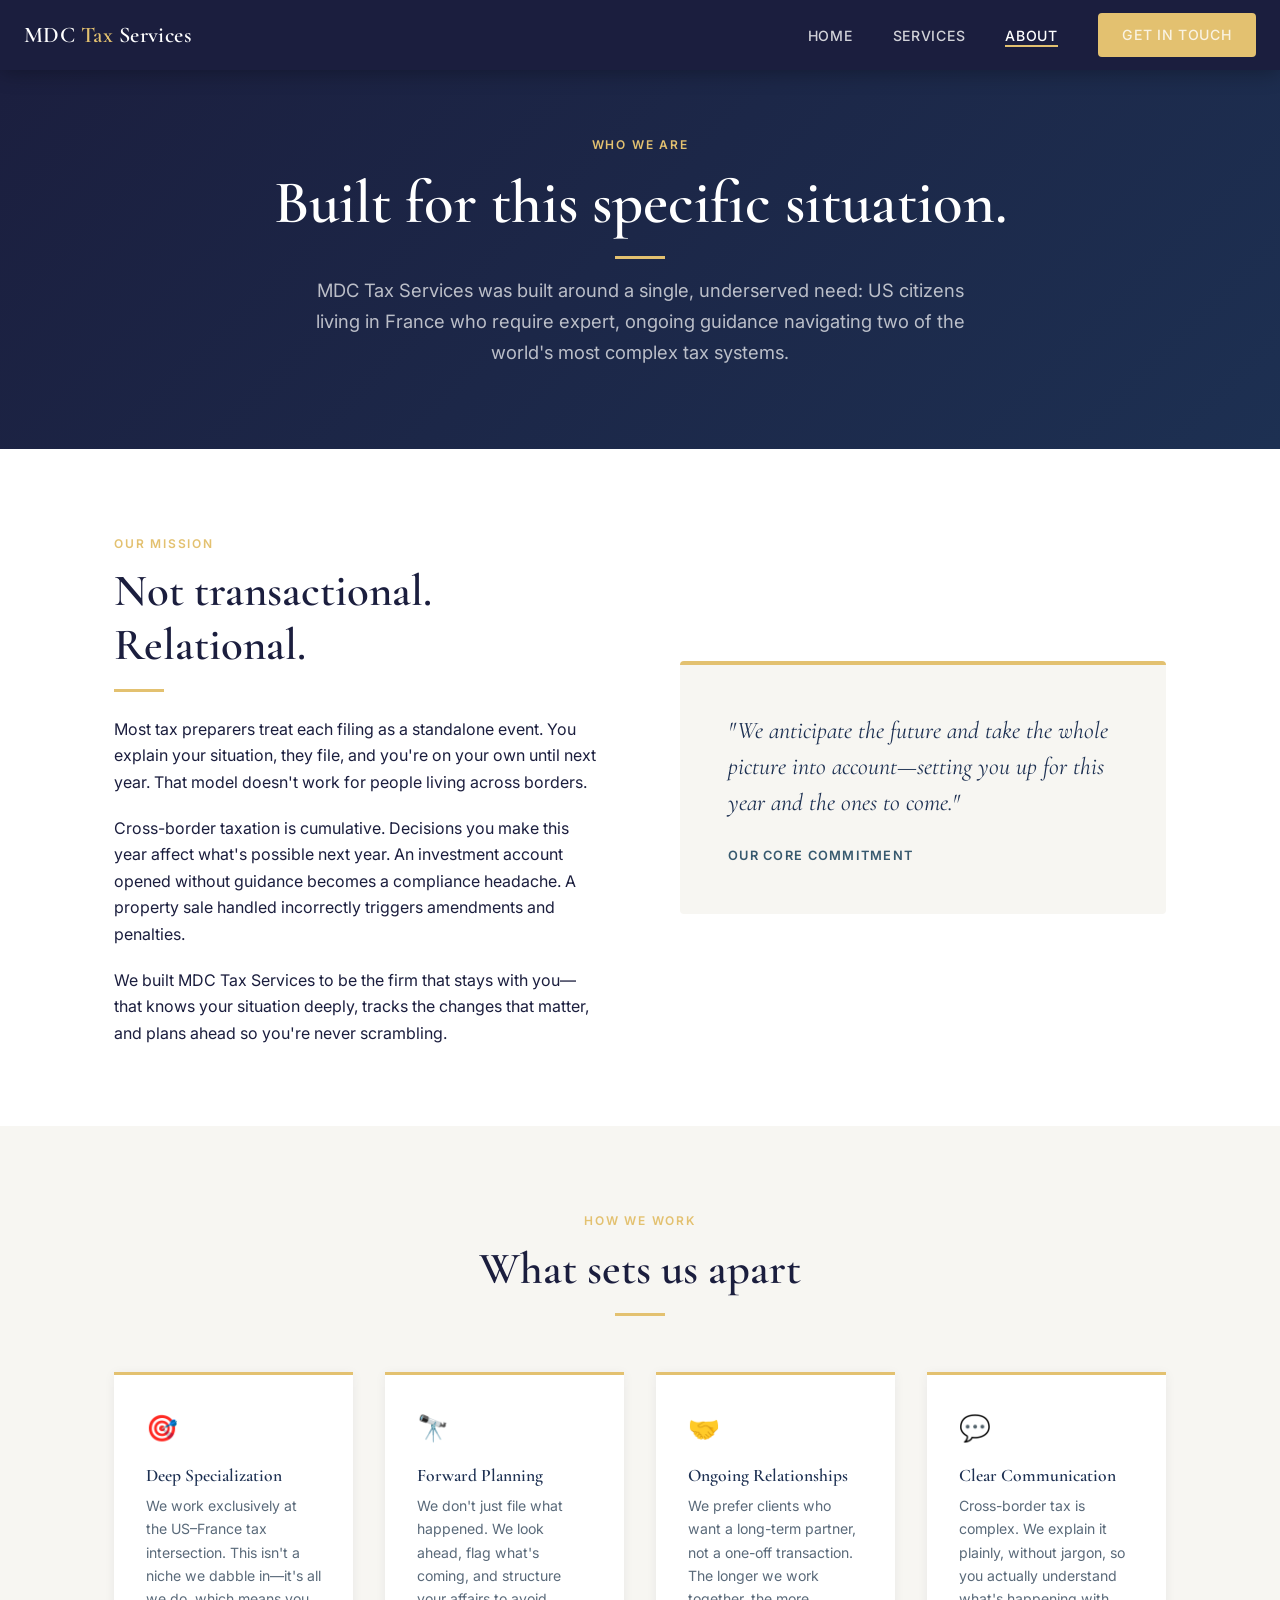
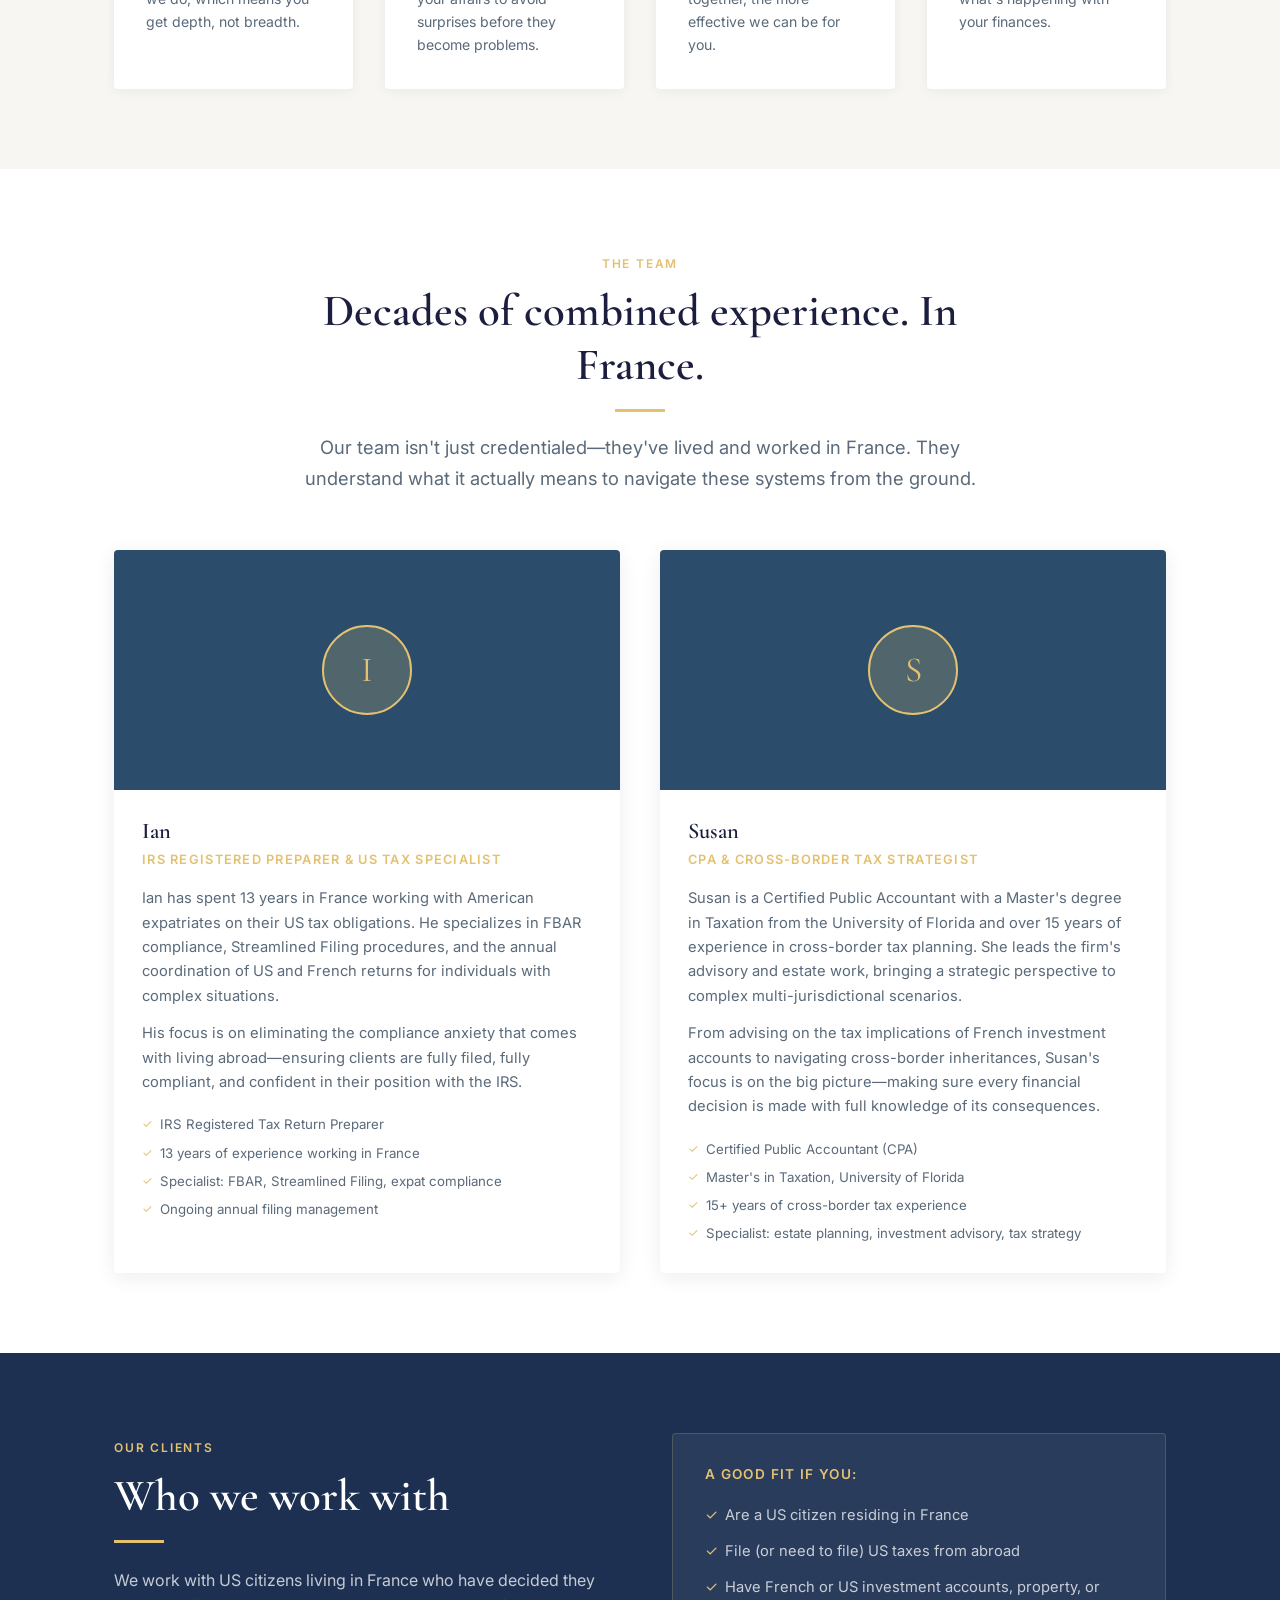
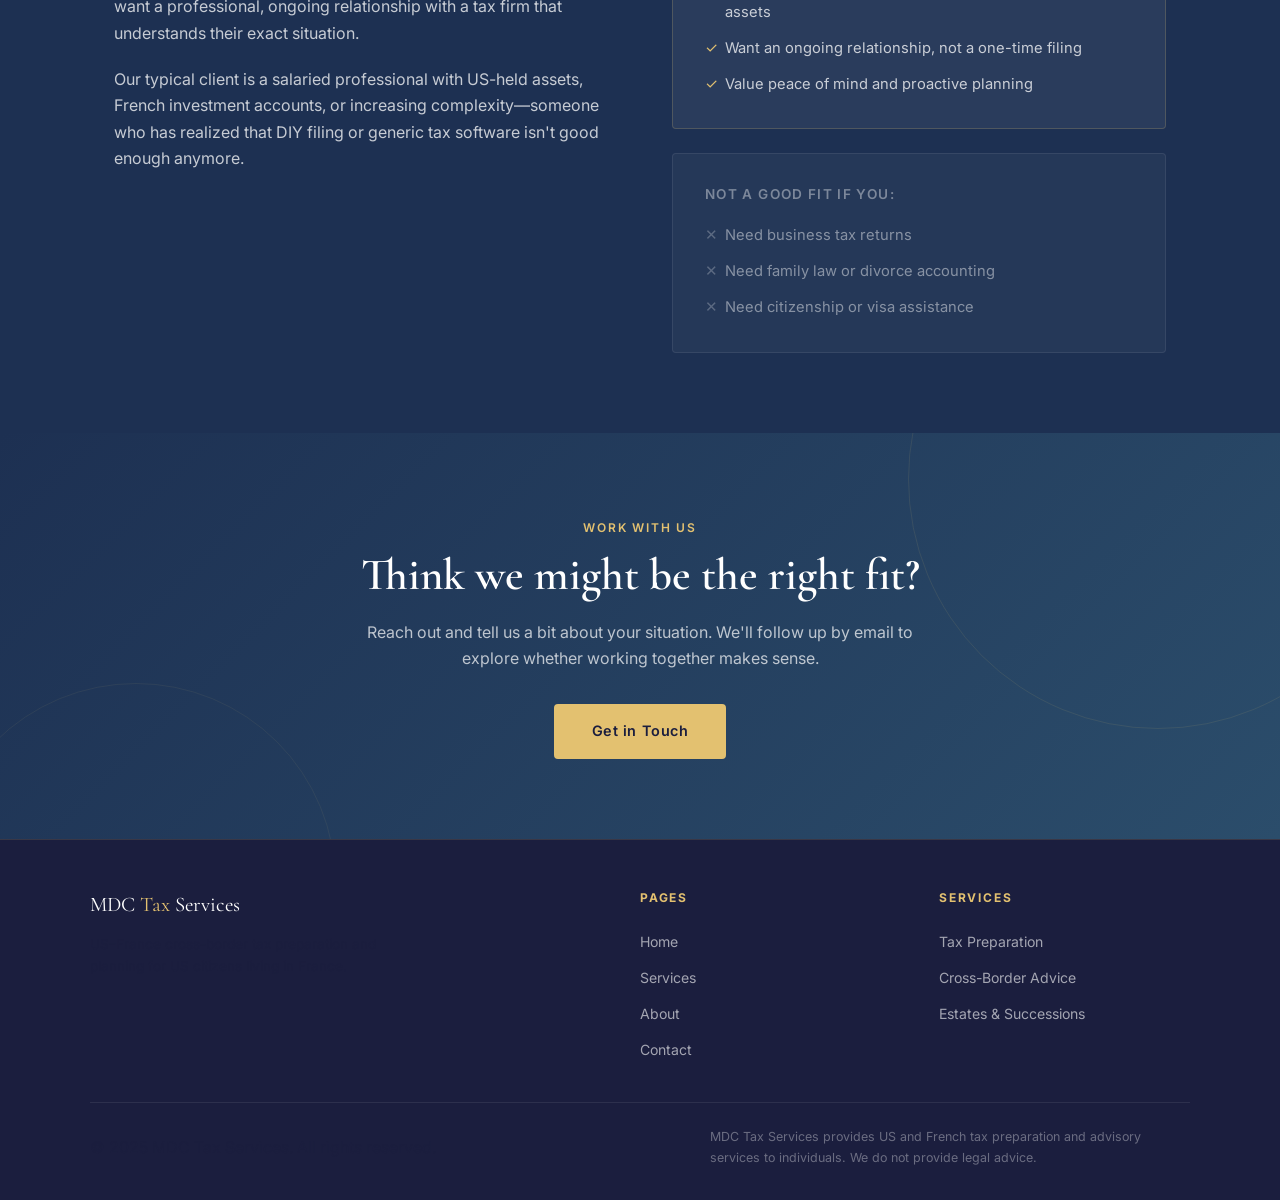
==== about.html @ 2b895ea8 "initial commit" ====
<!DOCTYPE html>
<html lang="en">
<head>
  <meta charset="UTF-8" />
  <meta name="viewport" content="width=device-width, initial-scale=1.0" />
  <meta name="description" content="About MDC Tax Services — meet Ian and Susan, our team of US and French tax specialists with decades of cross-border tax experience." />
  <title>About Us | MDC Tax Services</title>
  <link rel="preconnect" href="https://fonts.googleapis.com" />
  <link rel="preconnect" href="https://fonts.gstatic.com" crossorigin />
  <link href="https://fonts.googleapis.com/css2?family=Cormorant+Garamond:ital,wght@0,400;0,600;1,400&family=Inter:wght@400;500;600&display=swap" rel="stylesheet" />
  <link rel="stylesheet" href="css/style.css" />
</head>
<body>

  <!-- ── Navigation ─────────────────────────────────────────── -->
  <nav class="site-nav" aria-label="Main navigation">
    <a href="index.html" class="nav__logo">MDC <span>Tax</span> Services</a>
    <ul class="nav__links" id="navLinks" role="list">
      <li><a href="index.html">Home</a></li>
      <li><a href="services.html">Services</a></li>
      <li><a href="about.html" class="active">About</a></li>
      <li><a href="contact.html" class="btn btn--primary nav__cta">Get in Touch</a></li>
    </ul>
    <button class="nav__hamburger" id="hamburger" aria-label="Toggle navigation" aria-expanded="false">
      <span></span>
      <span></span>
      <span></span>
    </button>
  </nav>

  <!-- ── Page Hero ──────────────────────────────────────────── -->
  <header class="page-hero" aria-labelledby="about-hero-heading">
    <span class="section__label">Who We Are</span>
    <h1 id="about-hero-heading">Built for this specific situation.</h1>
    <div class="gold-rule" style="margin:1rem auto;"></div>
    <p class="lead">MDC Tax Services was built around a single, underserved need: US citizens living in France who require expert, ongoing guidance navigating two of the world's most complex tax systems.</p>
  </header>

  <main>

    <!-- ── Our Story / Mission ────────────────────────────────── -->
    <section class="section" aria-labelledby="mission-heading">
      <div class="container">
        <div style="display:grid; grid-template-columns:1fr 1fr; gap:5rem; align-items:center;">
          <div>
            <span class="section__label">Our Mission</span>
            <h2 id="mission-heading">Not transactional.<br />Relational.</h2>
            <div class="gold-rule gold-rule--left" style="margin-bottom:1.5rem;"></div>
            <p style="margin-bottom:1.25rem;">Most tax preparers treat each filing as a standalone event. You explain your situation, they file, and you're on your own until next year. That model doesn't work for people living across borders.</p>
            <p style="margin-bottom:1.25rem;">Cross-border taxation is cumulative. Decisions you make this year affect what's possible next year. An investment account opened without guidance becomes a compliance headache. A property sale handled incorrectly triggers amendments and penalties.</p>
            <p>We built MDC Tax Services to be the firm that stays with you—that knows your situation deeply, tracks the changes that matter, and plans ahead so you're never scrambling.</p>
          </div>
          <div style="background:var(--off-white); border-radius:4px; padding:3rem; border-top:4px solid var(--gold);">
            <p style="font-family:'Cormorant Garamond', serif; font-size:1.5rem; font-style:italic; line-height:1.5; color:var(--navy-dark); margin-bottom:1.5rem;">
              "We anticipate the future and take the whole picture into account—setting you up for this year and the ones to come."
            </p>
            <p style="font-size:0.8rem; font-weight:600; letter-spacing:0.1em; text-transform:uppercase; color:var(--slate);">Our Core Commitment</p>
          </div>
        </div>
      </div>
    </section>

    <!-- ── Our Values ──────────────────────────────────────────── -->
    <section class="section section--tint" aria-labelledby="values-heading">
      <div class="container">
        <div class="section__header">
          <span class="section__label">How We Work</span>
          <h2 id="values-heading">What sets us apart</h2>
          <div class="gold-rule"></div>
        </div>
        <div class="values-grid">
          <div class="value-card">
            <div class="value-card__icon">🎯</div>
            <h3>Deep Specialization</h3>
            <p>We work exclusively at the US–France tax intersection. This isn't a niche we dabble in—it's all we do, which means you get depth, not breadth.</p>
          </div>
          <div class="value-card">
            <div class="value-card__icon">🔭</div>
            <h3>Forward Planning</h3>
            <p>We don't just file what happened. We look ahead, flag what's coming, and structure your affairs to avoid surprises before they become problems.</p>
          </div>
          <div class="value-card">
            <div class="value-card__icon">🤝</div>
            <h3>Ongoing Relationships</h3>
            <p>We prefer clients who want a long-term partner, not a one-off transaction. The longer we work together, the more effective we can be for you.</p>
          </div>
          <div class="value-card">
            <div class="value-card__icon">💬</div>
            <h3>Clear Communication</h3>
            <p>Cross-border tax is complex. We explain it plainly, without jargon, so you actually understand what's happening with your finances.</p>
          </div>
        </div>
      </div>
    </section>

    <!-- ── Team ────────────────────────────────────────────────── -->
    <section class="section" aria-labelledby="team-heading">
      <div class="container">
        <div class="section__header">
          <span class="section__label">The Team</span>
          <h2 id="team-heading">Decades of combined experience. In France.</h2>
          <div class="gold-rule"></div>
          <p class="lead" style="margin-top:1.25rem;">Our team isn't just credentialed—they've lived and worked in France. They understand what it actually means to navigate these systems from the ground.</p>
        </div>
        <div class="team-grid">

          <!-- Ian -->
          <div class="team-card">
            <div class="team-card__photo">
              <div class="team-card__photo-placeholder">I</div>
            </div>
            <div class="team-card__body">
              <h3 class="team-card__name">Ian</h3>
              <p class="team-card__title">IRS Registered Preparer &amp; US Tax Specialist</p>
              <p class="team-card__bio">
                Ian has spent 13 years in France working with American expatriates on their US tax obligations. He specializes in FBAR compliance, Streamlined Filing procedures, and the annual coordination of US and French returns for individuals with complex situations.
              </p>
              <p class="team-card__bio" style="margin-top:0.85rem;">
                His focus is on eliminating the compliance anxiety that comes with living abroad—ensuring clients are fully filed, fully compliant, and confident in their position with the IRS.
              </p>
              <ul class="team-card__credentials">
                <li>IRS Registered Tax Return Preparer</li>
                <li>13 years of experience working in France</li>
                <li>Specialist: FBAR, Streamlined Filing, expat compliance</li>
                <li>Ongoing annual filing management</li>
              </ul>
            </div>
          </div>

          <!-- Susan -->
          <div class="team-card">
            <div class="team-card__photo">
              <div class="team-card__photo-placeholder">S</div>
            </div>
            <div class="team-card__body">
              <h3 class="team-card__name">Susan</h3>
              <p class="team-card__title">CPA &amp; Cross-Border Tax Strategist</p>
              <p class="team-card__bio">
                Susan is a Certified Public Accountant with a Master's degree in Taxation from the University of Florida and over 15 years of experience in cross-border tax planning. She leads the firm's advisory and estate work, bringing a strategic perspective to complex multi-jurisdictional scenarios.
              </p>
              <p class="team-card__bio" style="margin-top:0.85rem;">
                From advising on the tax implications of French investment accounts to navigating cross-border inheritances, Susan's focus is on the big picture—making sure every financial decision is made with full knowledge of its consequences.
              </p>
              <ul class="team-card__credentials">
                <li>Certified Public Accountant (CPA)</li>
                <li>Master's in Taxation, University of Florida</li>
                <li>15+ years of cross-border tax experience</li>
                <li>Specialist: estate planning, investment advisory, tax strategy</li>
              </ul>
            </div>
          </div>

        </div>
      </div>
    </section>

    <!-- ── Who We Serve ────────────────────────────────────────── -->
    <section class="section section--navy" aria-labelledby="who-heading">
      <div class="container">
        <div style="display:grid; grid-template-columns:1fr 1fr; gap:4rem; align-items:start;">
          <div>
            <span class="section__label">Our Clients</span>
            <h2 id="who-heading" style="color:var(--white); margin-bottom:0.75rem;">Who we work with</h2>
            <div class="gold-rule gold-rule--left" style="margin-bottom:1.5rem;"></div>
            <p style="color:rgba(255,255,255,0.75); margin-bottom:1.25rem; max-width:50ch;">We work with US citizens living in France who have decided they want a professional, ongoing relationship with a tax firm that understands their exact situation.</p>
            <p style="color:rgba(255,255,255,0.75); max-width:50ch;">Our typical client is a salaried professional with US-held assets, French investment accounts, or increasing complexity—someone who has realized that DIY filing or generic tax software isn't good enough anymore.</p>
          </div>
          <div>
            <div style="background:rgba(255,255,255,0.06); border:1px solid rgba(227,193,112,0.2); border-radius:4px; padding:2rem; margin-bottom:1.5rem;">
              <h4 style="font-family:var(--font-body); font-size:0.85rem; font-weight:600; letter-spacing:0.1em; text-transform:uppercase; color:var(--gold); margin-bottom:1.25rem;">A Good Fit If You:</h4>
              <ul style="display:flex; flex-direction:column; gap:0.75rem;">
                <li style="font-size:0.92rem; color:rgba(255,255,255,0.75); padding-left:1.25rem; position:relative; list-style:none;"><span style="position:absolute;left:0;color:var(--gold);">✓</span> Are a US citizen residing in France</li>
                <li style="font-size:0.92rem; color:rgba(255,255,255,0.75); padding-left:1.25rem; position:relative; list-style:none;"><span style="position:absolute;left:0;color:var(--gold);">✓</span> File (or need to file) US taxes from abroad</li>
                <li style="font-size:0.92rem; color:rgba(255,255,255,0.75); padding-left:1.25rem; position:relative; list-style:none;"><span style="position:absolute;left:0;color:var(--gold);">✓</span> Have French or US investment accounts, property, or assets</li>
                <li style="font-size:0.92rem; color:rgba(255,255,255,0.75); padding-left:1.25rem; position:relative; list-style:none;"><span style="position:absolute;left:0;color:var(--gold);">✓</span> Want an ongoing relationship, not a one-time filing</li>
                <li style="font-size:0.92rem; color:rgba(255,255,255,0.75); padding-left:1.25rem; position:relative; list-style:none;"><span style="position:absolute;left:0;color:var(--gold);">✓</span> Value peace of mind and proactive planning</li>
              </ul>
            </div>
            <div style="background:rgba(255,255,255,0.04); border:1px solid rgba(255,255,255,0.08); border-radius:4px; padding:2rem;">
              <h4 style="font-family:var(--font-body); font-size:0.85rem; font-weight:600; letter-spacing:0.1em; text-transform:uppercase; color:rgba(255,255,255,0.4); margin-bottom:1.25rem;">Not a Good Fit If You:</h4>
              <ul style="display:flex; flex-direction:column; gap:0.75rem;">
                <li style="font-size:0.92rem; color:rgba(255,255,255,0.45); padding-left:1.25rem; position:relative; list-style:none;"><span style="position:absolute;left:0;color:rgba(255,255,255,0.25);">✕</span> Need business tax returns</li>
                <li style="font-size:0.92rem; color:rgba(255,255,255,0.45); padding-left:1.25rem; position:relative; list-style:none;"><span style="position:absolute;left:0;color:rgba(255,255,255,0.25);">✕</span> Need family law or divorce accounting</li>
                <li style="font-size:0.92rem; color:rgba(255,255,255,0.45); padding-left:1.25rem; position:relative; list-style:none;"><span style="position:absolute;left:0;color:rgba(255,255,255,0.25);">✕</span> Need citizenship or visa assistance</li>
              </ul>
            </div>
          </div>
        </div>
      </div>
    </section>

    <!-- ── CTA Banner ──────────────────────────────────────────── -->
    <section class="cta-banner" aria-labelledby="about-cta-heading">
      <div class="container">
        <span class="section__label">Work With Us</span>
        <h2 id="about-cta-heading">Think we might be the right fit?</h2>
        <p>Reach out and tell us a bit about your situation. We'll follow up by email to explore whether working together makes sense.</p>
        <a href="contact.html" class="btn btn--primary">Get in Touch</a>
      </div>
    </section>

  </main>

  <!-- ── Footer ─────────────────────────────────────────────── -->
  <footer class="site-footer" aria-label="Site footer">
    <div class="footer__inner">
      <div>
        <p class="footer__brand-name">MDC <span>Tax</span> Services</p>
        <p class="footer__tagline">US–France cross-border tax preparation and planning for US citizens living in France.</p>
      </div>
      <div>
        <p class="footer__heading">Pages</p>
        <ul class="footer__links">
          <li><a href="index.html">Home</a></li>
          <li><a href="services.html">Services</a></li>
          <li><a href="about.html">About</a></li>
          <li><a href="contact.html">Contact</a></li>
        </ul>
      </div>
      <div>
        <p class="footer__heading">Services</p>
        <ul class="footer__links">
          <li><a href="services.html#tax-prep">Tax Preparation</a></li>
          <li><a href="services.html#advice">Cross-Border Advice</a></li>
          <li><a href="services.html#estates">Estates &amp; Successions</a></li>
        </ul>
      </div>
    </div>
    <div class="footer__bottom">
      <p>&copy; 2025 MDC Tax Services. All rights reserved.</p>
      <p class="footer__disclaimer">MDC Tax Services provides US and French tax preparation and advisory services to individuals. We do not provide legal advice.</p>
    </div>
  </footer>

  <script src="js/main.js"></script>
</body>
</html>
---- css/style.css ----
/* ============================================================
   MDC Tax Services — Main Stylesheet
   Color Palette:
     --navy-deep:   #1B1E3E
     --navy-dark:   #1D3052
     --navy-mid:    #2B4D6B
     --slate:       #37596E
     --gold:        #E3C170
     --gold-light:  #FAD493
   ============================================================ */

/* ── Reset & Base ─────────────────────────────────────────── */
*, *::before, *::after {
  box-sizing: border-box;
  margin: 0;
  padding: 0;
}

:root {
  --navy-deep:  #1B1E3E;
  --navy-dark:  #1D3052;
  --navy-mid:   #2B4D6B;
  --slate:      #37596E;
  --gold:       #E3C170;
  --gold-light: #FAD493;
  --white:      #FFFFFF;
  --off-white:  #F7F6F2;
  --text-dark:  #1B1E3E;
  --text-muted: #5A6A7A;

  --font-heading: 'Cormorant Garamond', 'Georgia', serif;
  --font-body:    'Inter', 'Helvetica Neue', Arial, sans-serif;

  --max-width: 1100px;
  --section-pad: 5rem 1.5rem;
  --radius: 4px;

  --transition: 0.2s ease;
}

html {
  scroll-behavior: smooth;
  font-size: 16px;
}

body {
  font-family: var(--font-body);
  color: var(--text-dark);
  background: var(--white);
  line-height: 1.65;
  -webkit-font-smoothing: antialiased;
}

img {
  max-width: 100%;
  display: block;
}

a {
  color: inherit;
  text-decoration: none;
}

ul {
  list-style: none;
}

/* ── Typography ────────────────────────────────────────────── */
h1, h2, h3, h4 {
  font-family: var(--font-heading);
  line-height: 1.2;
  font-weight: 600;
}

h1 { font-size: clamp(2.4rem, 5vw, 3.8rem); }
h2 { font-size: clamp(1.9rem, 3.5vw, 2.8rem); }
h3 { font-size: clamp(1.3rem, 2.5vw, 1.7rem); }
h4 { font-size: 1.1rem; }

p {
  font-size: 1rem;
  color: var(--text-dark);
  max-width: 65ch;
}

.lead {
  font-size: 1.15rem;
  line-height: 1.7;
  color: var(--text-muted);
}

/* ── Layout Utilities ─────────────────────────────────────── */
.container {
  max-width: var(--max-width);
  margin: 0 auto;
  padding: 0 1.5rem;
}

.section {
  padding: var(--section-pad);
}

.section--dark {
  background: var(--navy-deep);
  color: var(--white);
}

.section--dark p,
.section--dark .lead {
  color: rgba(255,255,255,0.8);
}

.section--navy {
  background: var(--navy-dark);
  color: var(--white);
}

.section--navy p,
.section--navy .lead {
  color: rgba(255,255,255,0.8);
}

.section--tint {
  background: var(--off-white);
}

.section__header {
  text-align: center;
  max-width: 680px;
  margin: 0 auto 3.5rem;
}

.section__label {
  display: inline-block;
  font-family: var(--font-body);
  font-size: 0.75rem;
  font-weight: 600;
  letter-spacing: 0.15em;
  text-transform: uppercase;
  color: var(--gold);
  margin-bottom: 0.75rem;
}

.section--dark .section__header h2,
.section--navy .section__header h2 {
  color: var(--white);
}

/* ── Buttons ───────────────────────────────────────────────── */
.btn {
  display: inline-block;
  padding: 0.85rem 2.2rem;
  font-family: var(--font-body);
  font-size: 0.9rem;
  font-weight: 600;
  letter-spacing: 0.04em;
  border-radius: var(--radius);
  cursor: pointer;
  border: 2px solid transparent;
  transition: background var(--transition), color var(--transition), border-color var(--transition), transform var(--transition);
}

.btn--primary {
  background: var(--gold);
  color: var(--navy-deep);
  border-color: var(--gold);
}

.btn--primary:hover {
  background: var(--gold-light);
  border-color: var(--gold-light);
  transform: translateY(-1px);
}

.btn--outline {
  background: transparent;
  color: var(--white);
  border-color: var(--white);
}

.btn--outline:hover {
  background: var(--white);
  color: var(--navy-deep);
  transform: translateY(-1px);
}

.btn--outline-gold {
  background: transparent;
  color: var(--gold);
  border-color: var(--gold);
}

.btn--outline-gold:hover {
  background: var(--gold);
  color: var(--navy-deep);
  transform: translateY(-1px);
}

/* ── Gold Divider ──────────────────────────────────────────── */
.gold-rule {
  width: 50px;
  height: 3px;
  background: var(--gold);
  margin: 1rem auto 0;
}

.gold-rule--left {
  margin: 1rem 0 0;
}

/* ── Navigation ────────────────────────────────────────────── */
.site-nav {
  position: fixed;
  top: 0;
  left: 0;
  right: 0;
  z-index: 100;
  background: var(--navy-deep);
  padding: 0 1.5rem;
  height: 70px;
  display: flex;
  align-items: center;
  justify-content: space-between;
  box-shadow: 0 2px 20px rgba(0,0,0,0.3);
  transition: background var(--transition);
}

.nav__logo {
  font-family: var(--font-heading);
  font-size: 1.4rem;
  font-weight: 600;
  color: var(--white);
  letter-spacing: 0.02em;
}

.nav__logo span {
  color: var(--gold);
}

.nav__links {
  display: flex;
  gap: 2.5rem;
  align-items: center;
}

.nav__links a {
  font-size: 0.88rem;
  font-weight: 500;
  letter-spacing: 0.05em;
  text-transform: uppercase;
  color: rgba(255,255,255,0.8);
  transition: color var(--transition);
  position: relative;
}

.nav__links a::after {
  content: '';
  position: absolute;
  bottom: -3px;
  left: 0;
  right: 0;
  height: 2px;
  background: var(--gold);
  transform: scaleX(0);
  transition: transform var(--transition);
}

.nav__links a:hover,
.nav__links a.active {
  color: var(--white);
}

.nav__links a:hover::after,
.nav__links a.active::after {
  transform: scaleX(1);
}

.nav__cta {
  padding: 0.5rem 1.4rem;
  font-size: 0.82rem;
}

.nav__hamburger {
  display: none;
  flex-direction: column;
  gap: 5px;
  cursor: pointer;
  background: none;
  border: none;
  padding: 4px;
}

.nav__hamburger span {
  display: block;
  width: 24px;
  height: 2px;
  background: var(--white);
  transition: transform var(--transition), opacity var(--transition);
}

.nav__hamburger.open span:nth-child(1) { transform: translateY(7px) rotate(45deg); }
.nav__hamburger.open span:nth-child(2) { opacity: 0; }
.nav__hamburger.open span:nth-child(3) { transform: translateY(-7px) rotate(-45deg); }

/* ── Hero ──────────────────────────────────────────────────── */
.hero {
  min-height: 100vh;
  background: linear-gradient(150deg, var(--navy-deep) 0%, var(--navy-dark) 55%, var(--navy-mid) 100%);
  display: flex;
  align-items: center;
  padding: 100px 1.5rem 5rem;
  position: relative;
  overflow: hidden;
}

.hero::before {
  content: '';
  position: absolute;
  inset: 0;
  background: url("data:image/svg+xml,%3Csvg width='60' height='60' viewBox='0 0 60 60' xmlns='http://www.w3.org/2000/svg'%3E%3Cg fill='none' fill-rule='evenodd'%3E%3Cg fill='%23E3C170' fill-opacity='0.04'%3E%3Cpath d='M36 34v-4h-2v4h-4v2h4v4h2v-4h4v-2h-4zm0-30V0h-2v4h-4v2h4v4h2V6h4V4h-4zM6 34v-4H4v4H0v2h4v4h2v-4h4v-2H6zM6 4V0H4v4H0v2h4v4h2V6h4V4H6z'/%3E%3C/g%3E%3C/g%3E%3C/svg%3E");
  opacity: 0.6;
}

.hero__content {
  position: relative;
  z-index: 1;
  max-width: 700px;
}

.hero__eyebrow {
  display: inline-block;
  font-size: 0.75rem;
  font-weight: 600;
  letter-spacing: 0.2em;
  text-transform: uppercase;
  color: var(--gold);
  margin-bottom: 1.2rem;
  border-left: 3px solid var(--gold);
  padding-left: 0.75rem;
}

.hero h1 {
  color: var(--white);
  margin-bottom: 1.5rem;
}

.hero h1 em {
  font-style: normal;
  color: var(--gold);
}

.hero__sub {
  font-size: 1.1rem;
  color: rgba(255,255,255,0.75);
  margin-bottom: 2.5rem;
  max-width: 55ch;
}

.hero__actions {
  display: flex;
  gap: 1rem;
  flex-wrap: wrap;
}

/* ── Pain Points ───────────────────────────────────────────── */
.pain-grid {
  display: grid;
  grid-template-columns: repeat(auto-fit, minmax(220px, 1fr));
  gap: 2rem;
  margin-top: 3rem;
}

.pain-card {
  background: rgba(255,255,255,0.05);
  border: 1px solid rgba(227,193,112,0.2);
  border-radius: var(--radius);
  padding: 1.75rem;
}

.pain-card__icon {
  font-size: 1.8rem;
  margin-bottom: 1rem;
}

.pain-card h4 {
  color: var(--gold);
  margin-bottom: 0.5rem;
  font-family: var(--font-body);
  font-size: 0.95rem;
  font-weight: 600;
  letter-spacing: 0.02em;
}

.pain-card p {
  font-size: 0.9rem;
  color: rgba(255,255,255,0.7);
  max-width: none;
}

/* ── Services Grid ─────────────────────────────────────────── */
.services-grid {
  display: grid;
  grid-template-columns: repeat(auto-fit, minmax(300px, 1fr));
  gap: 2rem;
}

.service-card {
  border: 1px solid #E8E4DC;
  border-radius: var(--radius);
  padding: 2.25rem;
  transition: box-shadow var(--transition), transform var(--transition);
  background: var(--white);
  position: relative;
}

.service-card:hover {
  box-shadow: 0 8px 30px rgba(27,30,62,0.1);
  transform: translateY(-3px);
}

.service-card__number {
  font-family: var(--font-heading);
  font-size: 3rem;
  color: var(--gold);
  opacity: 0.4;
  line-height: 1;
  margin-bottom: 0.5rem;
}

.service-card h3 {
  color: var(--navy-dark);
  margin-bottom: 1rem;
}

.service-card p {
  font-size: 0.93rem;
  color: var(--text-muted);
  max-width: none;
}

.service-card__list {
  margin-top: 1.25rem;
  display: flex;
  flex-direction: column;
  gap: 0.5rem;
}

.service-card__list li {
  font-size: 0.88rem;
  color: var(--text-muted);
  padding-left: 1.25rem;
  position: relative;
}

.service-card__list li::before {
  content: '→';
  position: absolute;
  left: 0;
  color: var(--gold);
  font-size: 0.8rem;
}

/* ── Differentiator / Approach ─────────────────────────────── */
.approach-grid {
  display: grid;
  grid-template-columns: 1fr 1fr;
  gap: 4rem;
  align-items: center;
}

.approach__points {
  display: flex;
  flex-direction: column;
  gap: 2rem;
  margin-top: 2rem;
}

.approach__point {
  display: flex;
  gap: 1.25rem;
  align-items: flex-start;
}

.approach__point-icon {
  flex-shrink: 0;
  width: 44px;
  height: 44px;
  background: rgba(227,193,112,0.15);
  border-radius: 50%;
  display: flex;
  align-items: center;
  justify-content: center;
  font-size: 1.1rem;
  margin-top: 2px;
}

.approach__point h4 {
  font-family: var(--font-body);
  font-weight: 600;
  font-size: 0.95rem;
  margin-bottom: 0.3rem;
  color: var(--white);
}

.approach__point p {
  font-size: 0.9rem;
  color: rgba(255,255,255,0.65);
  max-width: none;
}

.approach__visual {
  background: rgba(255,255,255,0.05);
  border: 1px solid rgba(227,193,112,0.2);
  border-radius: var(--radius);
  padding: 2.5rem;
  text-align: center;
}

.approach__quote {
  font-family: var(--font-heading);
  font-size: 1.5rem;
  font-style: italic;
  color: var(--gold-light);
  line-height: 1.5;
}

.approach__quote-attr {
  margin-top: 1.5rem;
  font-size: 0.82rem;
  letter-spacing: 0.1em;
  text-transform: uppercase;
  color: rgba(255,255,255,0.4);
}

/* ── Team / Credibility ────────────────────────────────────── */
.team-grid {
  display: grid;
  grid-template-columns: repeat(auto-fit, minmax(280px, 1fr));
  gap: 2.5rem;
}

.team-card {
  background: var(--white);
  border-radius: var(--radius);
  overflow: hidden;
  box-shadow: 0 4px 20px rgba(27,30,62,0.08);
}

.team-card__photo {
  height: 240px;
  background: var(--navy-mid);
  display: flex;
  align-items: center;
  justify-content: center;
}

.team-card__photo-placeholder {
  width: 90px;
  height: 90px;
  border-radius: 50%;
  background: rgba(227,193,112,0.2);
  border: 2px solid var(--gold);
  display: flex;
  align-items: center;
  justify-content: center;
  font-family: var(--font-heading);
  font-size: 2.2rem;
  color: var(--gold);
}

.team-card__body {
  padding: 1.75rem;
}

.team-card__name {
  font-size: 1.4rem;
  color: var(--navy-deep);
  margin-bottom: 0.25rem;
}

.team-card__title {
  font-size: 0.8rem;
  font-weight: 600;
  letter-spacing: 0.1em;
  text-transform: uppercase;
  color: var(--gold);
  margin-bottom: 1rem;
}

.team-card__bio {
  font-size: 0.92rem;
  color: var(--text-muted);
  max-width: none;
}

.team-card__credentials {
  margin-top: 1.25rem;
  display: flex;
  flex-direction: column;
  gap: 0.4rem;
}

.team-card__credentials li {
  font-size: 0.83rem;
  color: var(--text-muted);
  padding-left: 1.1rem;
  position: relative;
}

.team-card__credentials li::before {
  content: '✓';
  position: absolute;
  left: 0;
  color: var(--gold);
  font-size: 0.75rem;
}

/* ── Testimonials ──────────────────────────────────────────── */
.testimonials-grid {
  display: grid;
  grid-template-columns: repeat(auto-fit, minmax(260px, 1fr));
  gap: 1.75rem;
}

.testimonial-card {
  background: rgba(255,255,255,0.06);
  border: 1px solid rgba(227,193,112,0.15);
  border-radius: var(--radius);
  padding: 2rem;
  position: relative;
}

.testimonial-card::before {
  content: '\201C';
  font-family: var(--font-heading);
  font-size: 4rem;
  color: var(--gold);
  opacity: 0.4;
  position: absolute;
  top: 0.5rem;
  left: 1.25rem;
  line-height: 1;
}

.testimonial-card__text {
  font-style: italic;
  font-size: 0.95rem;
  color: rgba(255,255,255,0.75);
  padding-top: 1.5rem;
  max-width: none;
}

.testimonial-card__author {
  margin-top: 1.25rem;
  font-size: 0.8rem;
  font-weight: 600;
  letter-spacing: 0.08em;
  text-transform: uppercase;
  color: var(--gold);
}

.testimonial-card--placeholder {
  opacity: 0.4;
  border-style: dashed;
}

.testimonial-card--placeholder .testimonial-card__text {
  color: rgba(255,255,255,0.4);
  font-style: normal;
}

/* ── CTA Banner ────────────────────────────────────────────── */
.cta-banner {
  background: linear-gradient(135deg, var(--navy-dark) 0%, var(--navy-mid) 100%);
  padding: 5rem 1.5rem;
  text-align: center;
  position: relative;
  overflow: hidden;
}

.cta-banner::before {
  content: '';
  position: absolute;
  top: -50%;
  right: -10%;
  width: 500px;
  height: 500px;
  border-radius: 50%;
  border: 1px solid rgba(227,193,112,0.1);
  pointer-events: none;
}

.cta-banner::after {
  content: '';
  position: absolute;
  bottom: -60%;
  left: -5%;
  width: 400px;
  height: 400px;
  border-radius: 50%;
  border: 1px solid rgba(227,193,112,0.07);
  pointer-events: none;
}

.cta-banner h2 {
  color: var(--white);
  margin-bottom: 1rem;
}

.cta-banner p {
  color: rgba(255,255,255,0.7);
  margin: 0 auto 2rem;
  max-width: 55ch;
  text-align: center;
}

/* ── Contact Form ──────────────────────────────────────────── */
.form-wrap {
  max-width: 620px;
  margin: 0 auto;
  background: var(--white);
  border-radius: var(--radius);
  padding: 3rem;
  box-shadow: 0 8px 40px rgba(27,30,62,0.12);
}

.form-group {
  margin-bottom: 1.5rem;
}

.form-row {
  display: grid;
  grid-template-columns: 1fr 1fr;
  gap: 1rem;
}

label {
  display: block;
  font-size: 0.82rem;
  font-weight: 600;
  letter-spacing: 0.05em;
  text-transform: uppercase;
  color: var(--navy-dark);
  margin-bottom: 0.5rem;
}

input[type="text"],
input[type="email"],
select,
textarea {
  width: 100%;
  padding: 0.85rem 1rem;
  font-family: var(--font-body);
  font-size: 0.95rem;
  color: var(--text-dark);
  background: var(--white);
  border: 1.5px solid #D8D4CB;
  border-radius: var(--radius);
  transition: border-color var(--transition), box-shadow var(--transition);
  appearance: none;
  -webkit-appearance: none;
}

input:focus,
select:focus,
textarea:focus {
  outline: none;
  border-color: var(--navy-mid);
  box-shadow: 0 0 0 3px rgba(43,77,107,0.12);
}

select {
  background-image: url("data:image/svg+xml,%3Csvg xmlns='http://www.w3.org/2000/svg' width='12' height='8' viewBox='0 0 12 8'%3E%3Cpath fill='%231D3052' d='M6 8L0 0h12z'/%3E%3C/svg%3E");
  background-repeat: no-repeat;
  background-position: right 1rem center;
  padding-right: 2.5rem;
  cursor: pointer;
}

.form-submit {
  width: 100%;
  padding: 1rem;
  font-size: 1rem;
  letter-spacing: 0.06em;
}

.form-confirmation {
  display: none;
  text-align: center;
  padding: 3rem 2rem;
}

.form-confirmation__icon {
  font-size: 3rem;
  margin-bottom: 1rem;
}

.form-confirmation h3 {
  color: var(--navy-dark);
  margin-bottom: 0.75rem;
}

.form-confirmation p {
  color: var(--text-muted);
  text-align: center;
  max-width: none;
}

/* ── Page Hero (inner pages) ───────────────────────────────── */
.page-hero {
  background: linear-gradient(135deg, var(--navy-deep) 0%, var(--navy-dark) 100%);
  padding: 130px 1.5rem 5rem;
  text-align: center;
}

.page-hero h1 {
  color: var(--white);
  margin-bottom: 1rem;
}

.page-hero .lead {
  color: rgba(255,255,255,0.7);
  margin: 0 auto;
  max-width: 55ch;
  text-align: center;
}

/* ── Case Studies Placeholder ──────────────────────────────── */
.case-study-grid {
  display: grid;
  grid-template-columns: repeat(auto-fit, minmax(320px, 1fr));
  gap: 2rem;
}

.case-study-card {
  background: rgba(255,255,255,0.06);
  border: 1px solid rgba(227,193,112,0.15);
  border-radius: var(--radius);
  padding: 2.25rem;
}

.case-study-card__tag {
  font-size: 0.75rem;
  font-weight: 600;
  letter-spacing: 0.12em;
  text-transform: uppercase;
  color: var(--gold);
  margin-bottom: 0.75rem;
}

.case-study-card h3 {
  color: var(--white);
  margin-bottom: 1rem;
  font-size: 1.25rem;
}

.case-study-card p {
  font-size: 0.9rem;
  color: rgba(255,255,255,0.65);
  max-width: none;
}

.case-study-card--placeholder {
  opacity: 0.4;
  border-style: dashed;
}

/* ── Footer ────────────────────────────────────────────────── */
.site-footer {
  background: var(--navy-deep);
  color: rgba(255,255,255,0.6);
  padding: 3rem 1.5rem 2rem;
  border-top: 1px solid rgba(227,193,112,0.15);
}

.footer__inner {
  max-width: var(--max-width);
  margin: 0 auto;
  display: grid;
  grid-template-columns: 2fr 1fr 1fr;
  gap: 3rem;
}

.footer__brand-name {
  font-family: var(--font-heading);
  font-size: 1.3rem;
  color: var(--white);
  margin-bottom: 0.75rem;
}

.footer__brand-name span {
  color: var(--gold);
}

.footer__tagline {
  font-size: 0.85rem;
  line-height: 1.6;
  max-width: 32ch;
}

.footer__heading {
  font-size: 0.75rem;
  font-weight: 700;
  letter-spacing: 0.15em;
  text-transform: uppercase;
  color: var(--gold);
  margin-bottom: 1.25rem;
}

.footer__links {
  display: flex;
  flex-direction: column;
  gap: 0.6rem;
}

.footer__links a {
  font-size: 0.88rem;
  color: rgba(255,255,255,0.6);
  transition: color var(--transition);
}

.footer__links a:hover {
  color: var(--white);
}

.footer__bottom {
  max-width: var(--max-width);
  margin: 2.5rem auto 0;
  padding-top: 1.5rem;
  border-top: 1px solid rgba(255,255,255,0.08);
  display: flex;
  justify-content: space-between;
  align-items: center;
  font-size: 0.8rem;
  flex-wrap: wrap;
  gap: 0.5rem;
}

.footer__disclaimer {
  font-size: 0.78rem;
  color: rgba(255,255,255,0.35);
  max-width: 60ch;
}

/* ── Services Detail Page ──────────────────────────────────── */
.service-detail {
  padding: 4rem 0;
  border-bottom: 1px solid #EEE9E0;
}

.service-detail:last-child {
  border-bottom: none;
}

.service-detail__grid {
  display: grid;
  grid-template-columns: 1fr 2fr;
  gap: 4rem;
  align-items: start;
}

.service-detail__label {
  font-size: 0.75rem;
  font-weight: 700;
  letter-spacing: 0.15em;
  text-transform: uppercase;
  color: var(--gold);
  margin-bottom: 0.5rem;
}

.service-detail h2 {
  font-size: 2rem;
  color: var(--navy-dark);
  margin-bottom: 0;
}

.service-detail__list {
  display: flex;
  flex-direction: column;
  gap: 1rem;
  margin-top: 1.5rem;
}

.service-detail__list li {
  font-size: 0.95rem;
  color: var(--text-muted);
  padding-left: 1.1rem;
  position: relative;
}

.service-detail__list li::before {
  content: '';
  position: absolute;
  left: 0;
  top: 0.55em;
  width: 5px;
  height: 5px;
  background: var(--gold);
  border-radius: 1px;
}

.service-detail__list li strong {
  display: block;
  color: var(--navy-dark);
  font-weight: 600;
  margin-bottom: 0.2rem;
}

/* ── Not-offered Box ───────────────────────────────────────── */
.not-offered-box {
  background: var(--off-white);
  border-left: 4px solid var(--slate);
  border-radius: 0 var(--radius) var(--radius) 0;
  padding: 2rem 2.25rem;
}

.not-offered-box h3 {
  font-size: 1rem;
  font-family: var(--font-body);
  font-weight: 600;
  color: var(--navy-dark);
  margin-bottom: 0.75rem;
}

.not-offered-box ul {
  display: flex;
  flex-direction: column;
  gap: 0.4rem;
}

.not-offered-box li {
  font-size: 0.9rem;
  color: var(--text-muted);
  padding-left: 1.1rem;
  position: relative;
}

.not-offered-box li::before {
  content: '✕';
  position: absolute;
  left: 0;
  color: var(--slate);
  font-size: 0.7rem;
}

/* ── About Page ────────────────────────────────────────────── */
.values-grid {
  display: grid;
  grid-template-columns: repeat(auto-fit, minmax(220px, 1fr));
  gap: 2rem;
}

.value-card {
  padding: 2rem;
  border-top: 3px solid var(--gold);
  background: var(--white);
  box-shadow: 0 2px 12px rgba(27,30,62,0.06);
  border-radius: 0 0 var(--radius) var(--radius);
}

.value-card__icon {
  font-size: 1.6rem;
  margin-bottom: 1rem;
}

.value-card h3 {
  font-size: 1.1rem;
  color: var(--navy-dark);
  margin-bottom: 0.5rem;
}

.value-card p {
  font-size: 0.88rem;
  color: var(--text-muted);
  max-width: none;
}

/* ── Responsive ────────────────────────────────────────────── */
@media (max-width: 768px) {
  :root {
    --section-pad: 3.5rem 1.25rem;
  }

  .nav__links {
    display: none;
    flex-direction: column;
    position: fixed;
    top: 70px;
    left: 0;
    right: 0;
    background: var(--navy-deep);
    padding: 1.5rem;
    gap: 1.25rem;
    border-top: 1px solid rgba(255,255,255,0.08);
  }

  .nav__links.open {
    display: flex;
  }

  .nav__links a::after {
    display: none;
  }

  .nav__hamburger {
    display: flex;
  }

  .nav__cta {
    display: none;
  }

  .hero {
    min-height: auto;
    padding-top: 110px;
    padding-bottom: 4rem;
  }

  .approach-grid {
    grid-template-columns: 1fr;
    gap: 2.5rem;
  }

  .service-detail__grid {
    grid-template-columns: 1fr;
    gap: 1.5rem;
  }

  .footer__inner {
    grid-template-columns: 1fr;
    gap: 2rem;
  }

  .footer__bottom {
    flex-direction: column;
    align-items: flex-start;
  }

  .form-row {
    grid-template-columns: 1fr;
  }

  .form-wrap {
    padding: 2rem 1.5rem;
  }

  .hero__actions {
    flex-direction: column;
    align-items: flex-start;
  }
}

@media (max-width: 480px) {
  .services-grid {
    grid-template-columns: 1fr;
  }

  .team-grid {
    grid-template-columns: 1fr;
  }
}
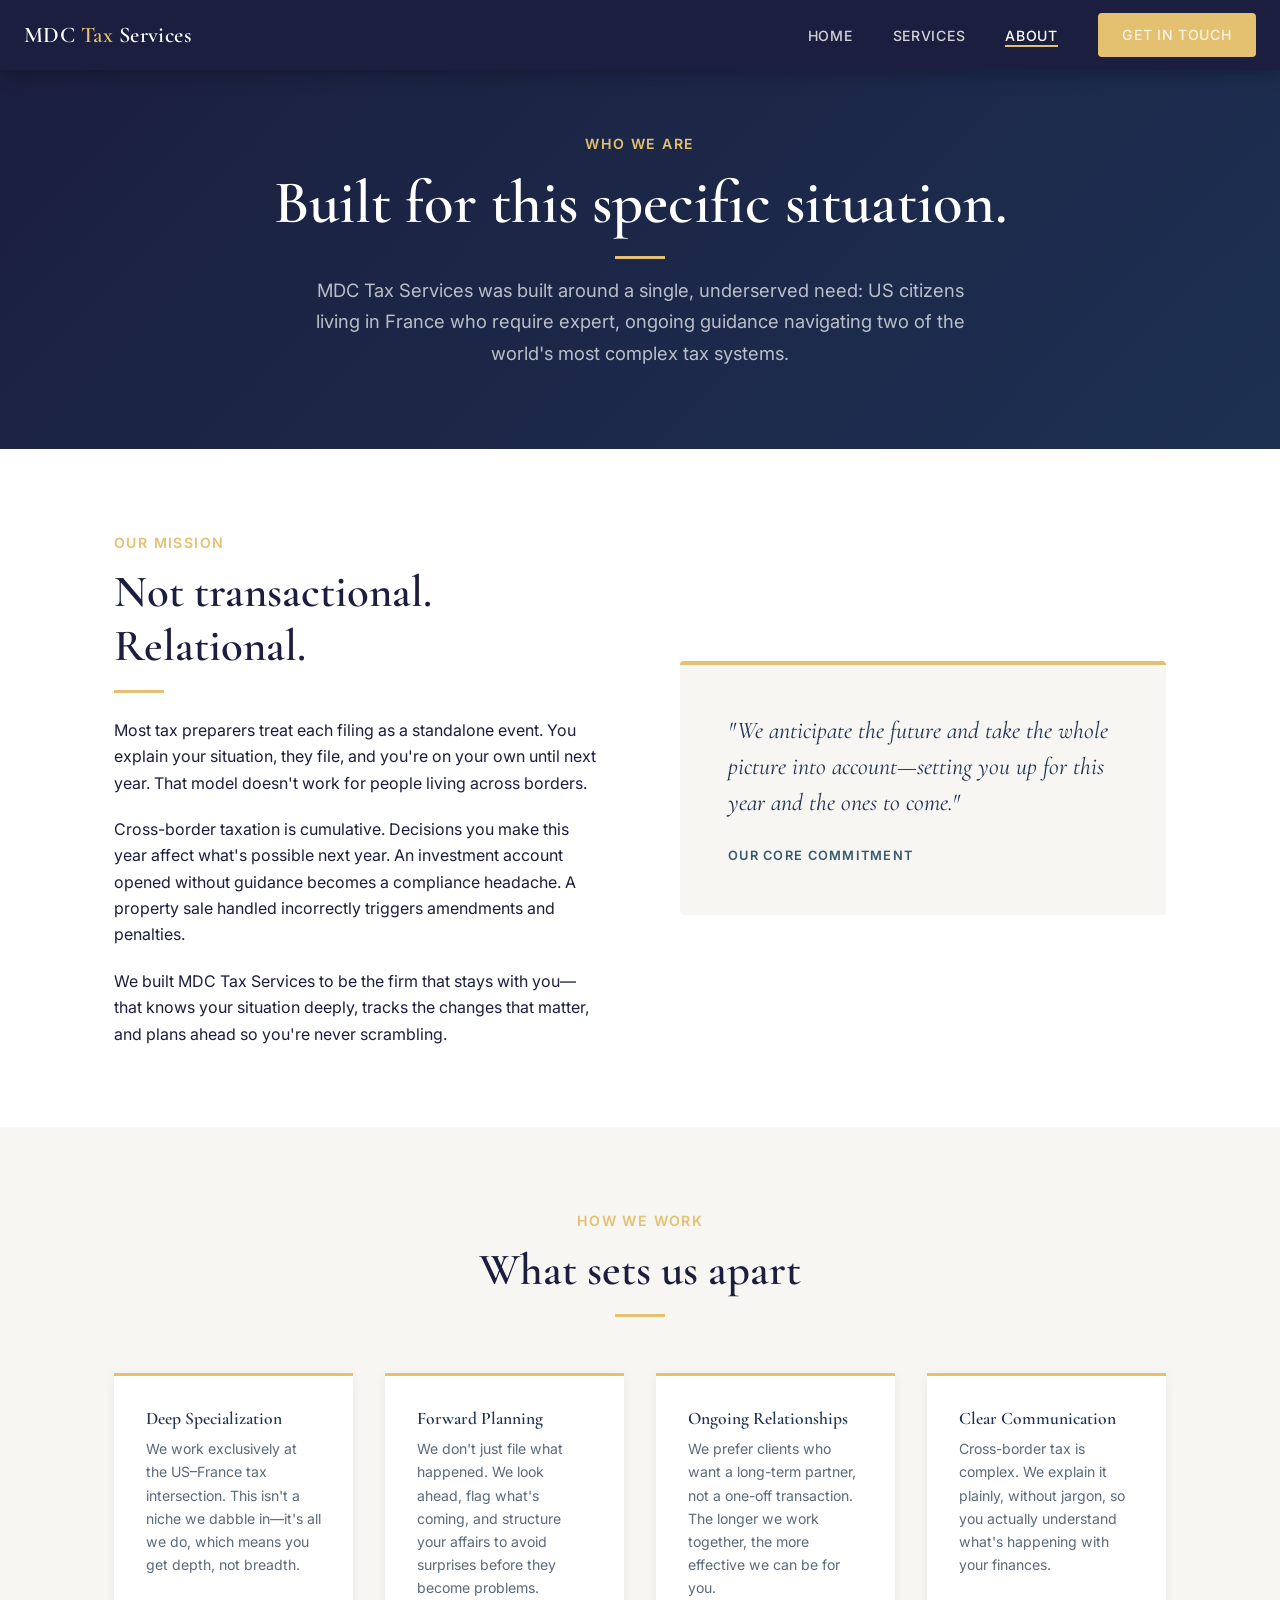
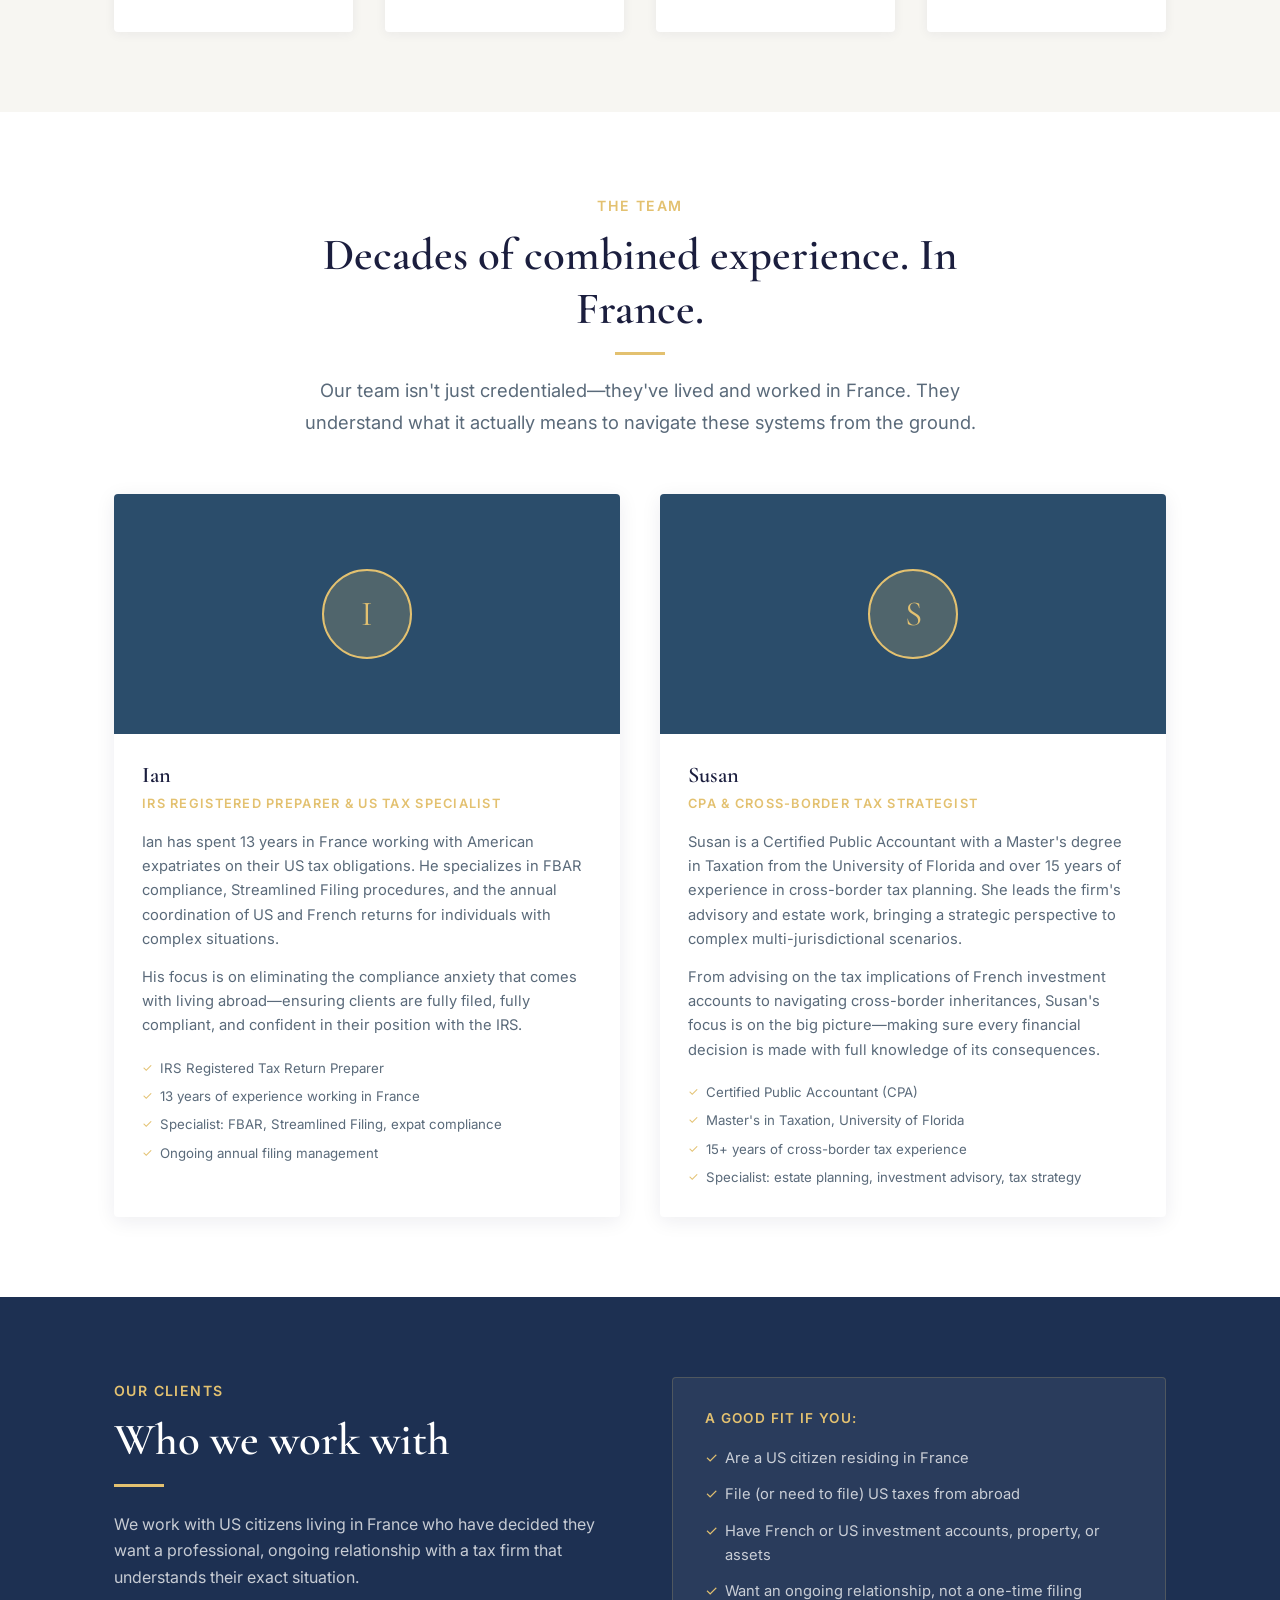
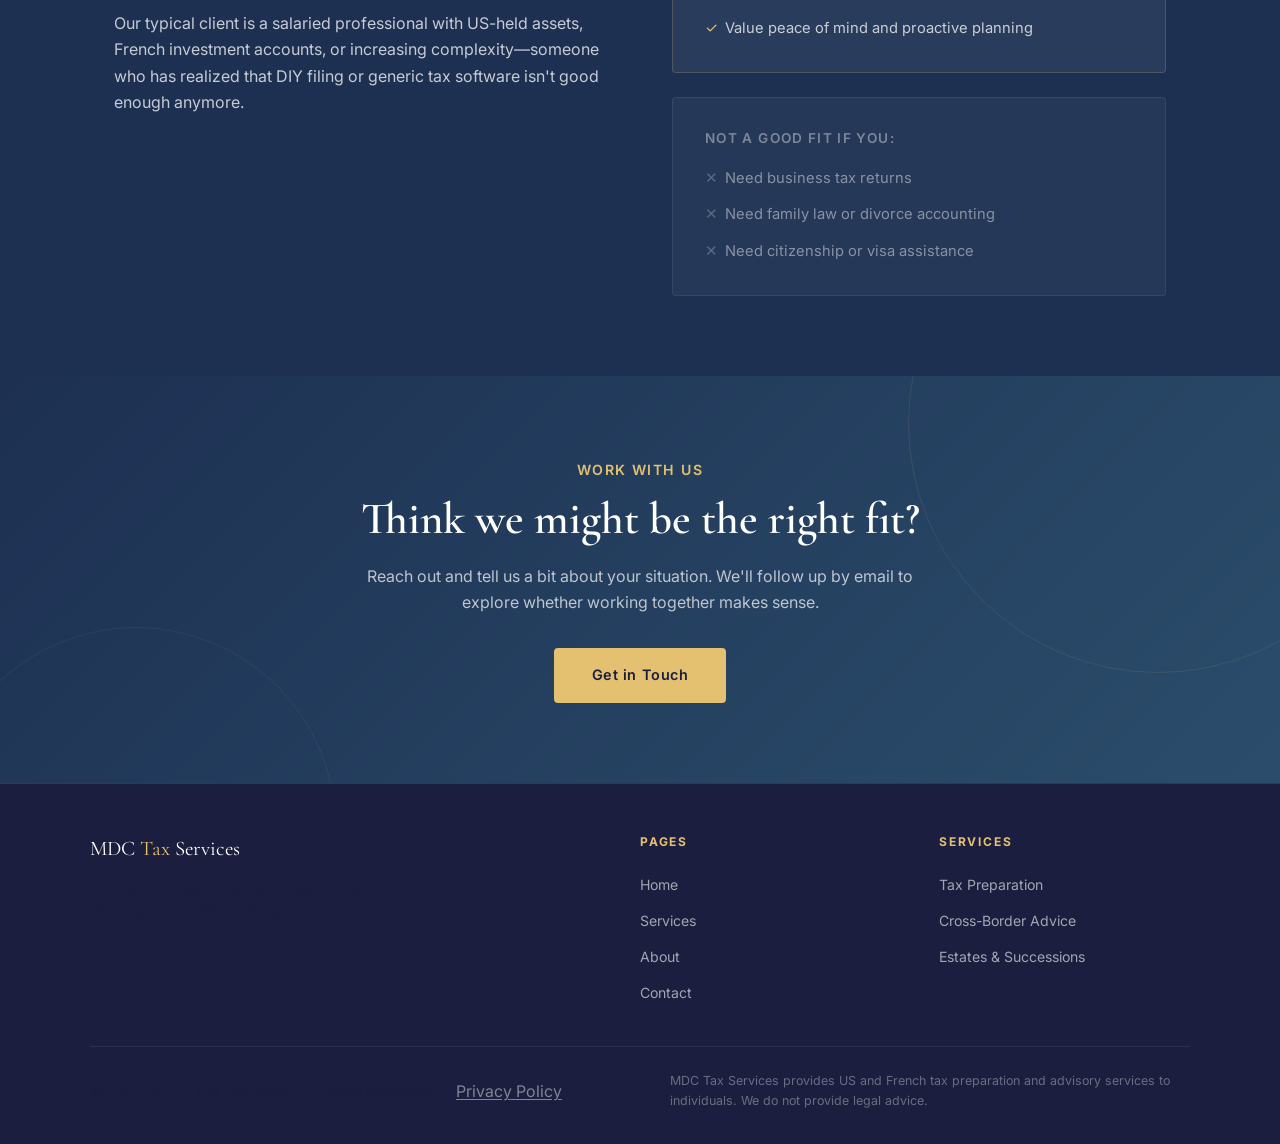
==== commit afca2109: "Privacy policy add and content style tweaks" ====
--- a/about.html
+++ b/about.html
@@ -70,22 +70,18 @@
         </div>
         <div class="values-grid">
           <div class="value-card">
-            <div class="value-card__icon">🎯</div>
             <h3>Deep Specialization</h3>
             <p>We work exclusively at the US–France tax intersection. This isn't a niche we dabble in—it's all we do, which means you get depth, not breadth.</p>
           </div>
           <div class="value-card">
-            <div class="value-card__icon">🔭</div>
             <h3>Forward Planning</h3>
             <p>We don't just file what happened. We look ahead, flag what's coming, and structure your affairs to avoid surprises before they become problems.</p>
           </div>
           <div class="value-card">
-            <div class="value-card__icon">🤝</div>
             <h3>Ongoing Relationships</h3>
             <p>We prefer clients who want a long-term partner, not a one-off transaction. The longer we work together, the more effective we can be for you.</p>
           </div>
           <div class="value-card">
-            <div class="value-card__icon">💬</div>
             <h3>Clear Communication</h3>
             <p>Cross-border tax is complex. We explain it plainly, without jargon, so you actually understand what's happening with your finances.</p>
           </div>
@@ -227,7 +223,7 @@
       </div>
     </div>
     <div class="footer__bottom">
-      <p>&copy; 2025 MDC Tax Services. All rights reserved.</p>
+      <p>&copy; 2025 MDC Tax Services. All rights reserved. &nbsp;&middot;&nbsp; <a href="privacy_policy.html" style="color:rgba(255,255,255,0.45); text-decoration:underline; text-underline-offset:2px;">Privacy Policy</a></p>
       <p class="footer__disclaimer">MDC Tax Services provides US and French tax preparation and advisory services to individuals. We do not provide legal advice.</p>
     </div>
   </footer>
--- a/css/style.css
+++ b/css/style.css
@@ -133,9 +133,9 @@
 .section__label {
   display: inline-block;
   font-family: var(--font-body);
-  font-size: 0.75rem;
-  font-weight: 600;
-  letter-spacing: 0.15em;
+  font-size: 0.88rem;
+  font-weight: 600;
+  letter-spacing: 0.1em;
   text-transform: uppercase;
   color: var(--gold);
   margin-bottom: 0.75rem;
@@ -481,17 +481,13 @@
   align-items: flex-start;
 }
 
-.approach__point-icon {
+.approach__point-marker {
   flex-shrink: 0;
-  width: 44px;
-  height: 44px;
-  background: rgba(227,193,112,0.15);
-  border-radius: 50%;
-  display: flex;
-  align-items: center;
-  justify-content: center;
-  font-size: 1.1rem;
-  margin-top: 2px;
+  width: 6px;
+  height: 6px;
+  background: var(--gold);
+  border-radius: 1px;
+  margin-top: 0.6em;
 }
 
 .approach__point h4 {
@@ -939,7 +935,6 @@
 .footer__disclaimer {
   font-size: 0.78rem;
   color: rgba(255,255,255,0.35);
-  max-width: 60ch;
 }
 
 /* ── Services Detail Page ──────────────────────────────────── */
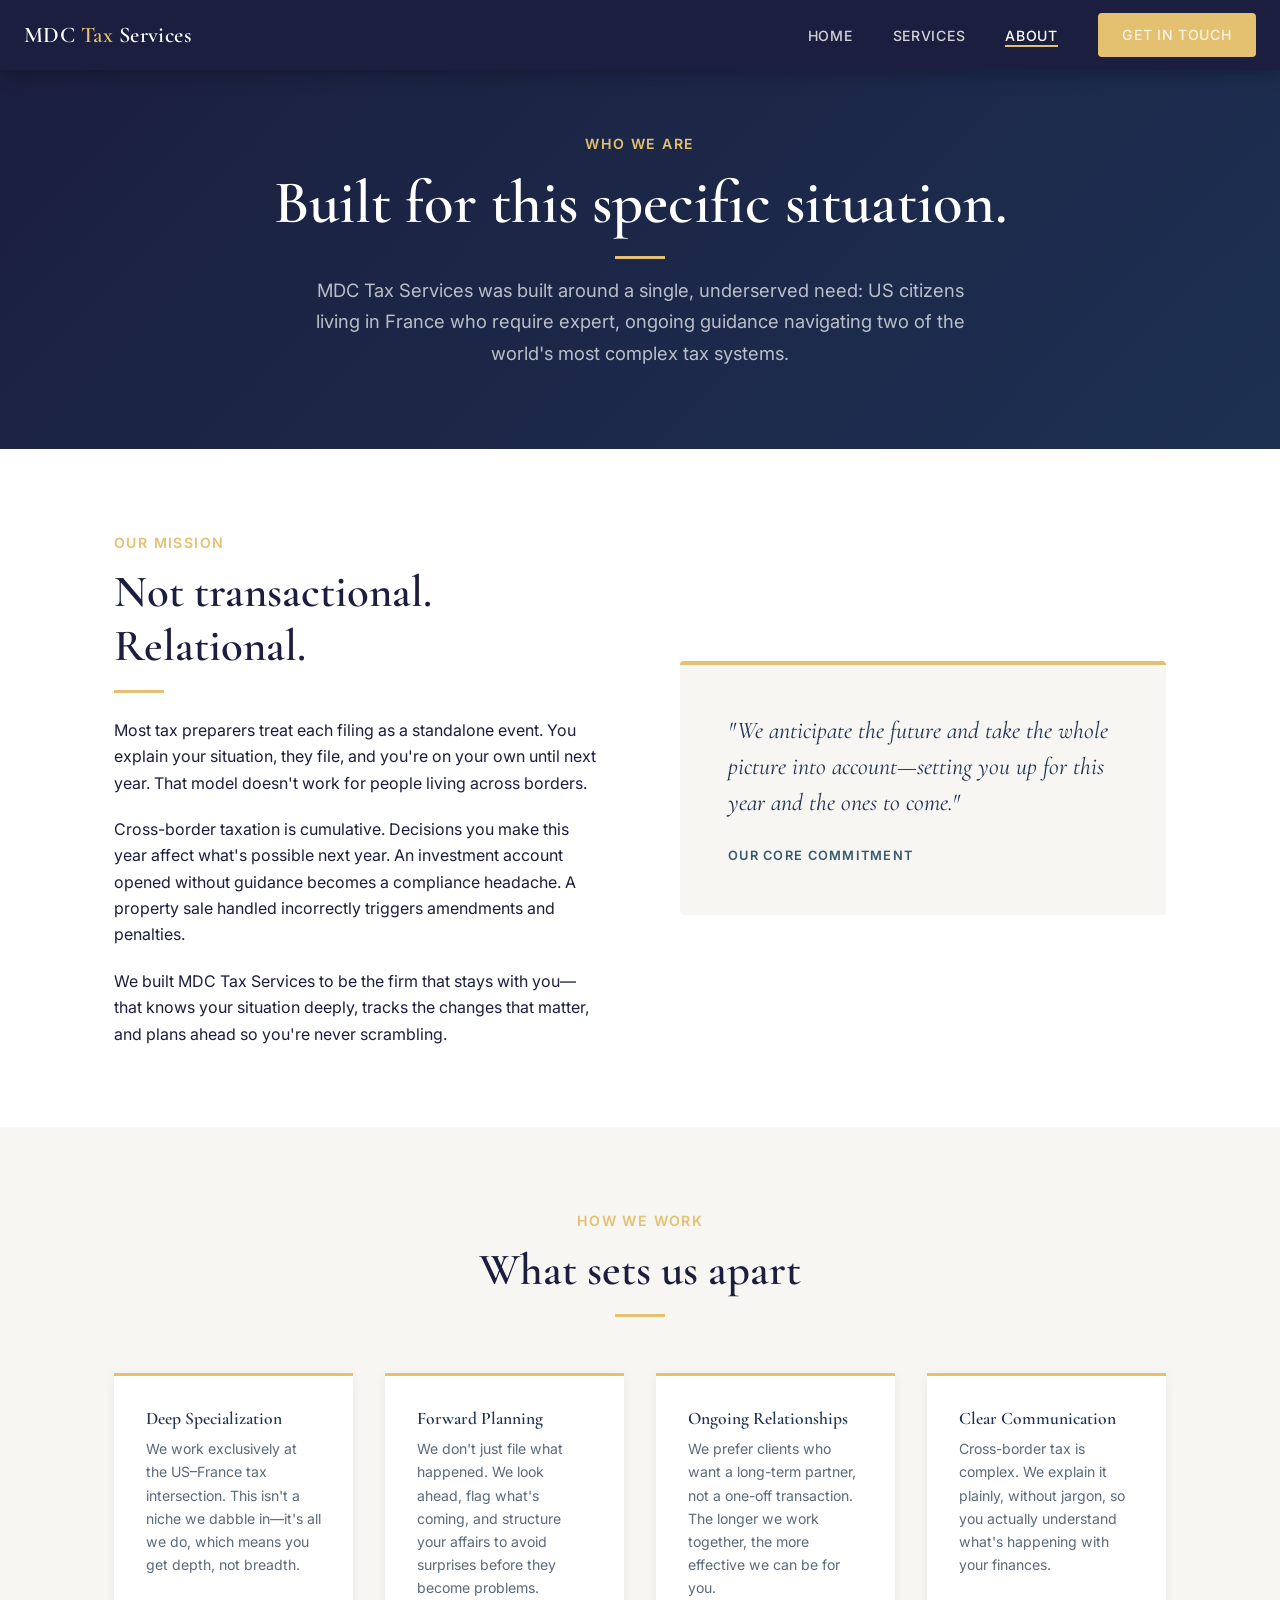
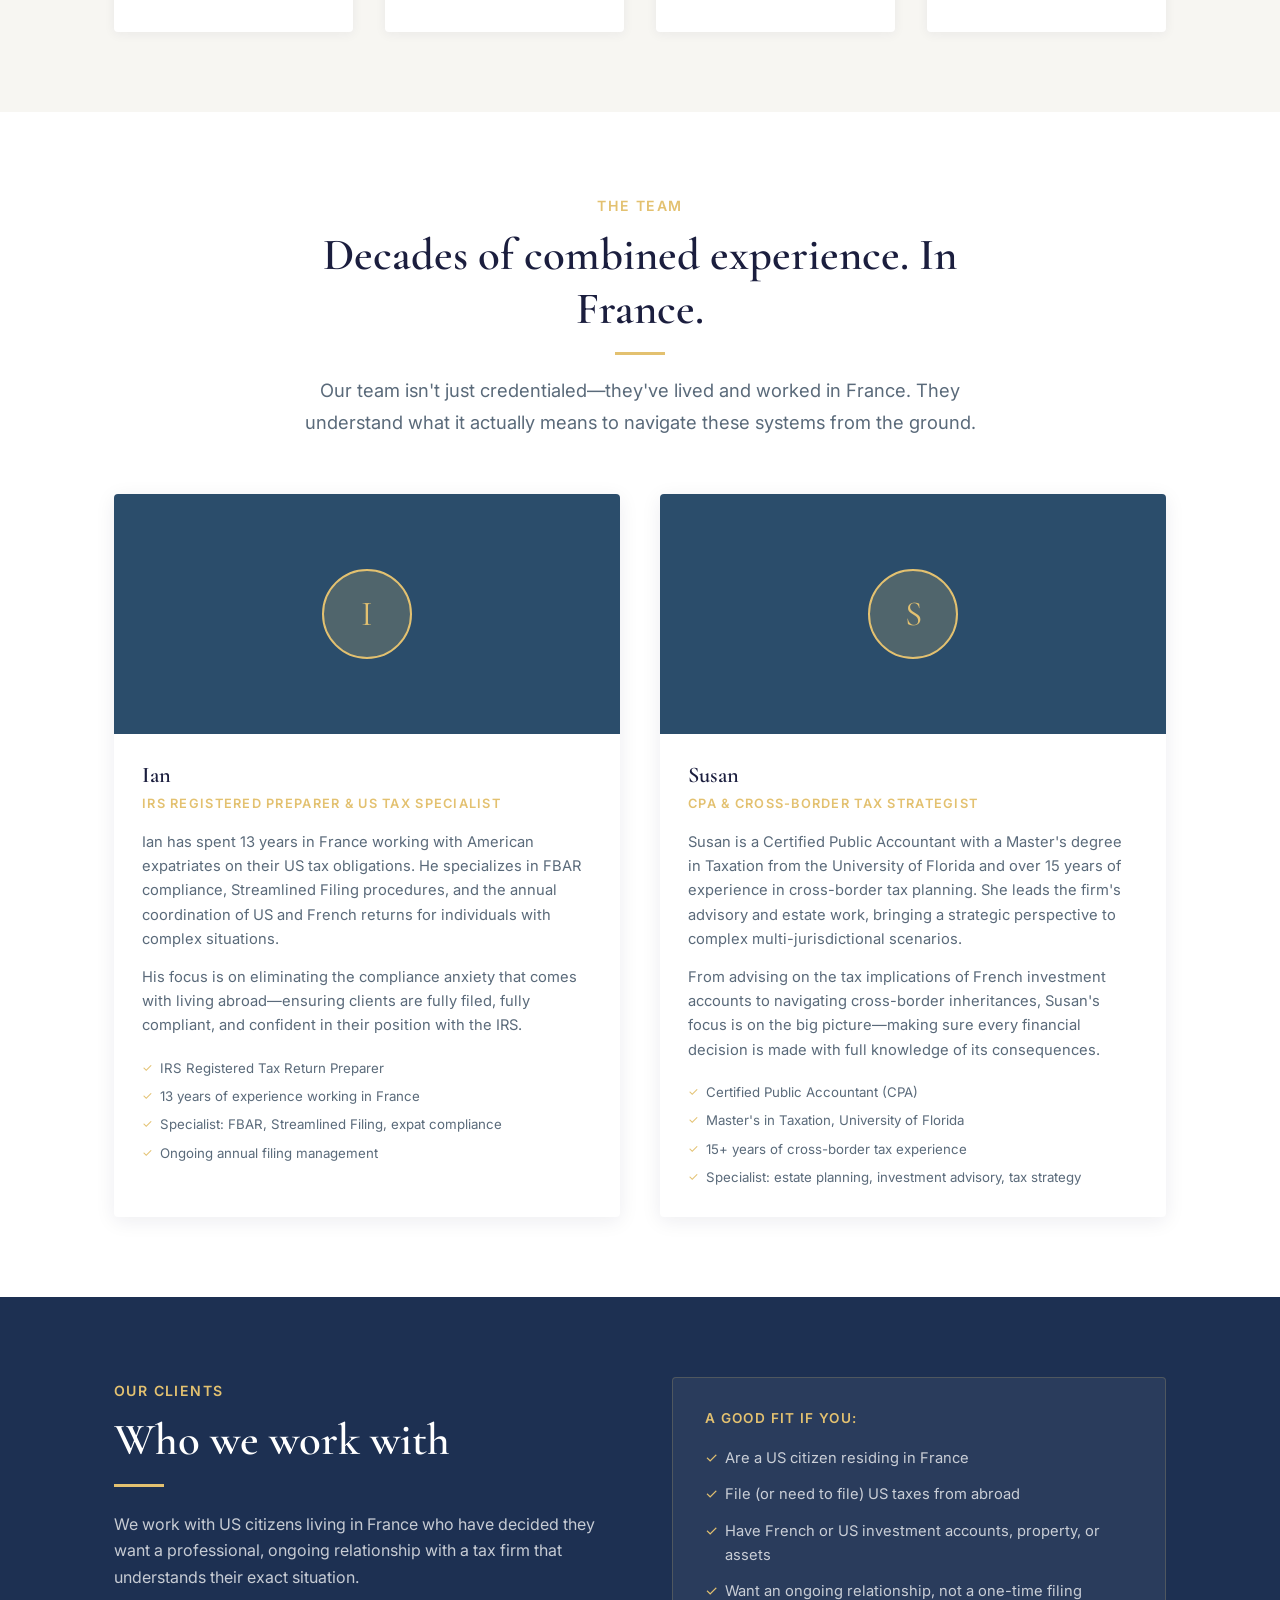
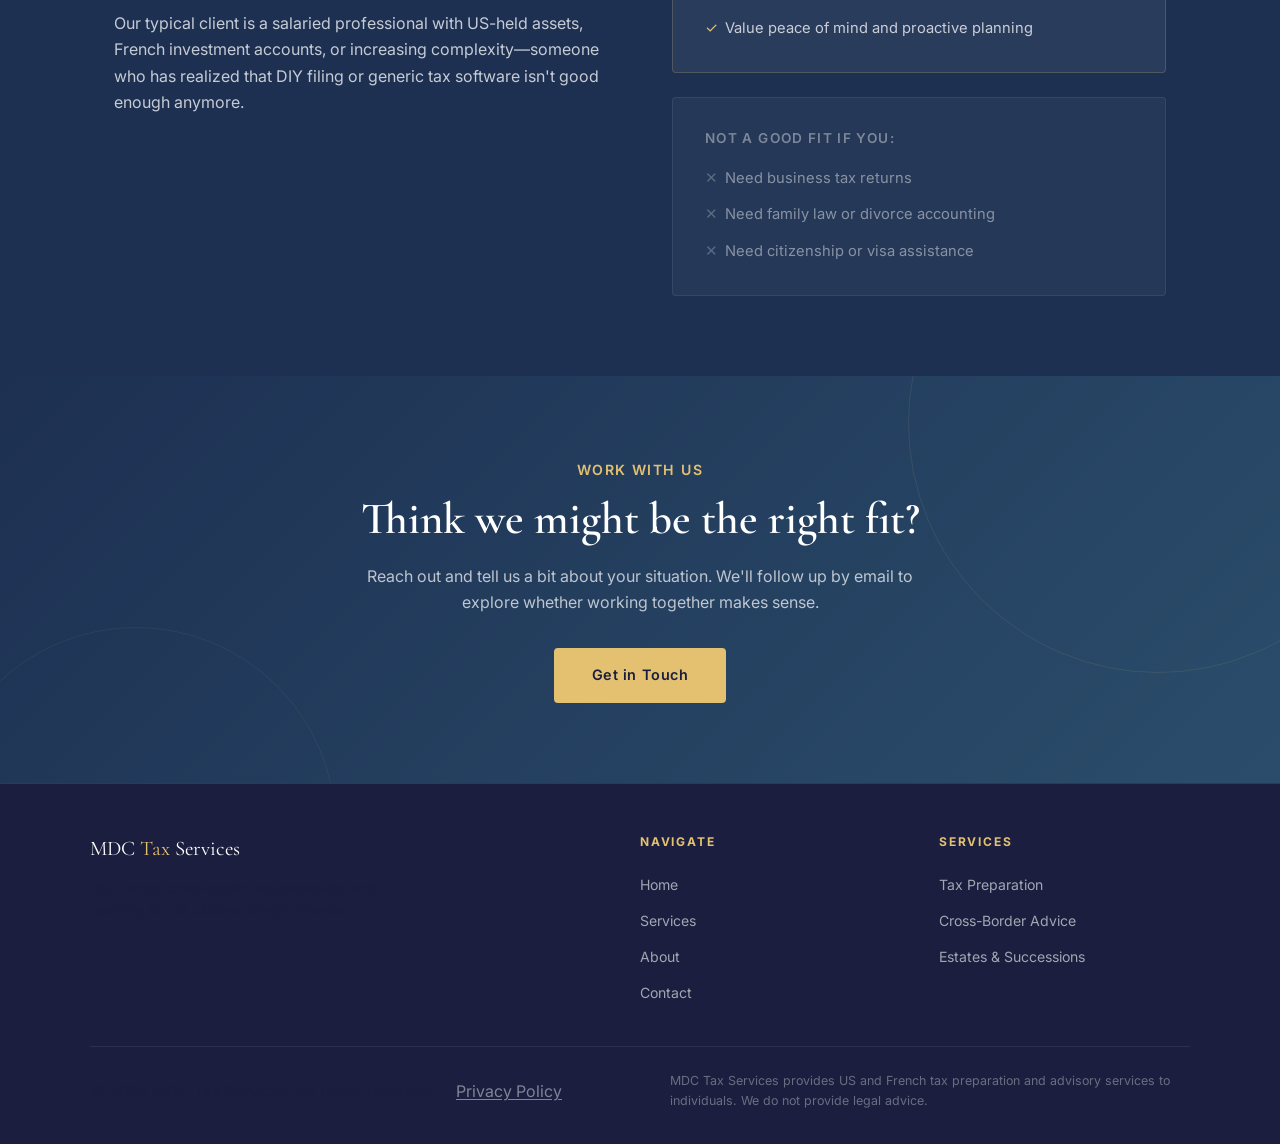
==== commit 9381ebf1: "Style and minor coteent updates to improve clarity and consistency across the site. No major structu" ====
--- a/about.html
+++ b/about.html
@@ -205,7 +205,7 @@
         <p class="footer__tagline">US–France cross-border tax preparation and planning for US citizens living in France.</p>
       </div>
       <div>
-        <p class="footer__heading">Pages</p>
+        <p class="footer__heading">Navigate</p>
         <ul class="footer__links">
           <li><a href="index.html">Home</a></li>
           <li><a href="services.html">Services</a></li>
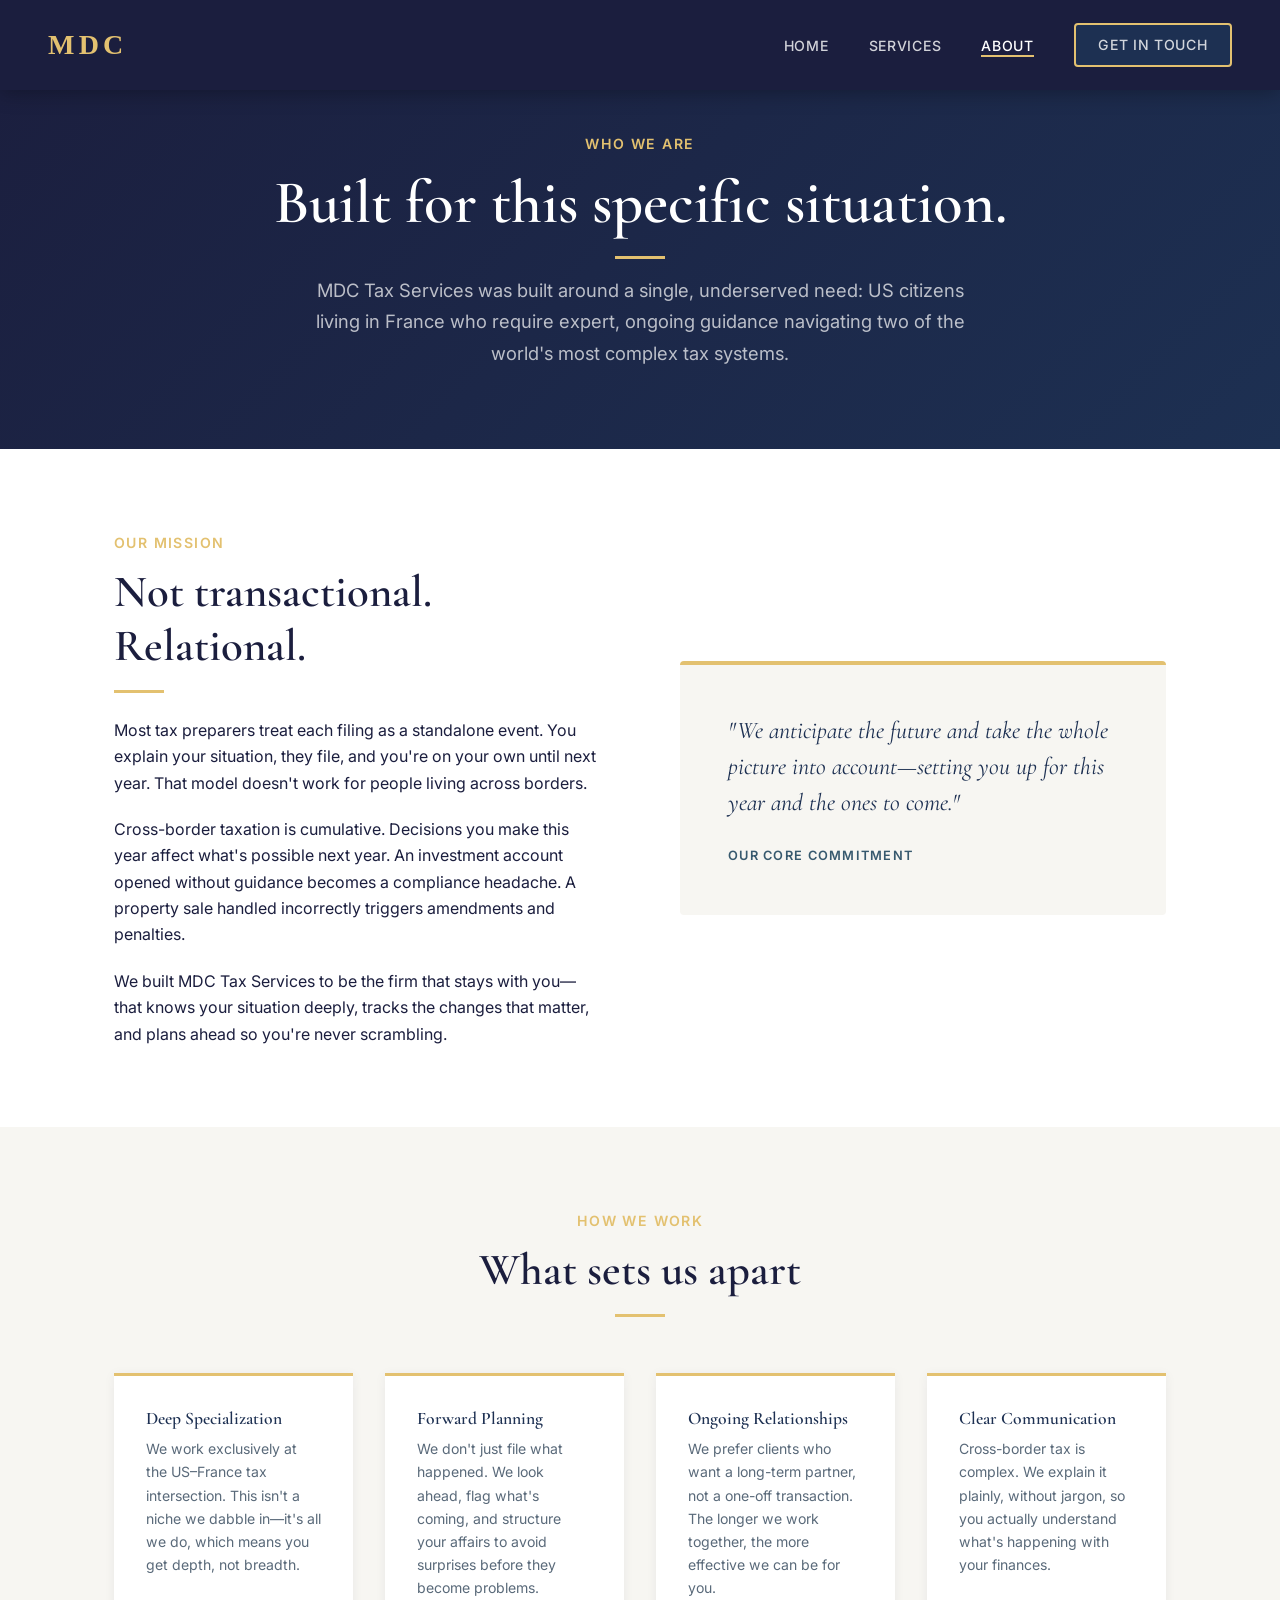
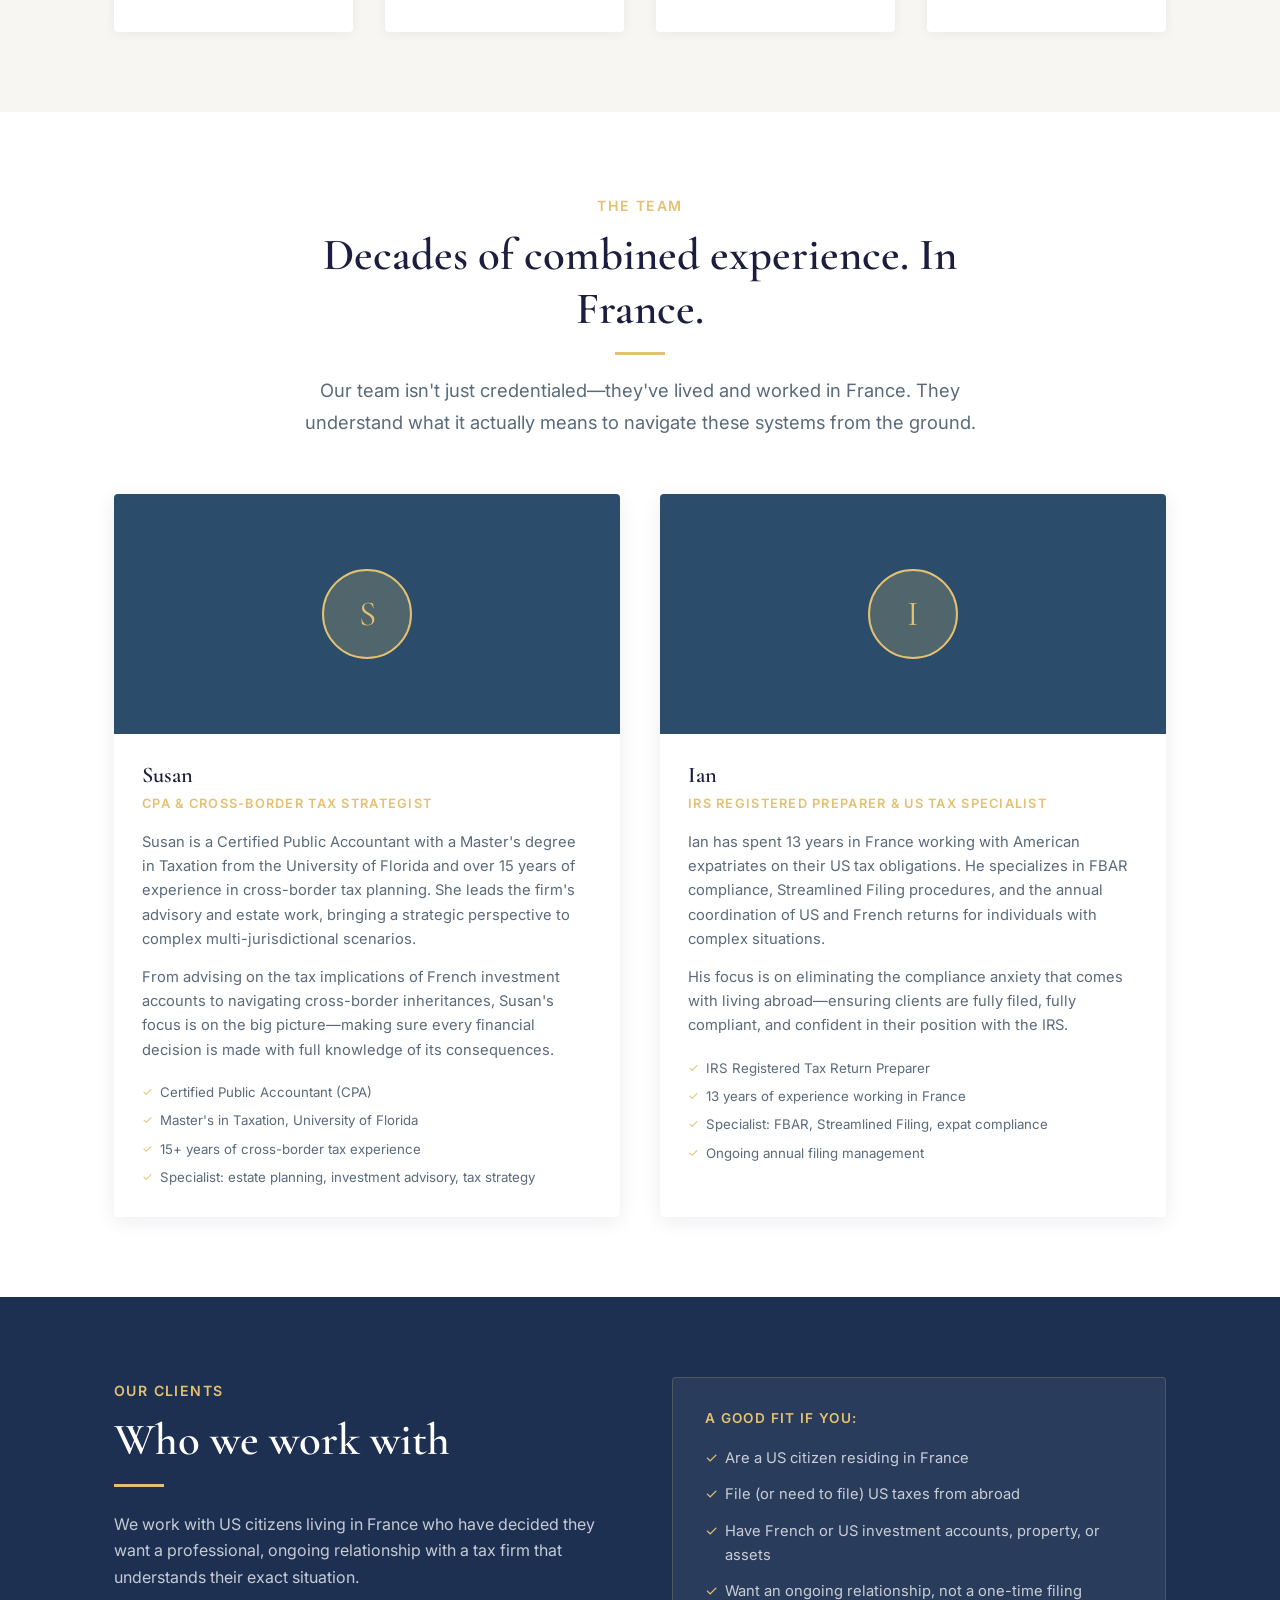
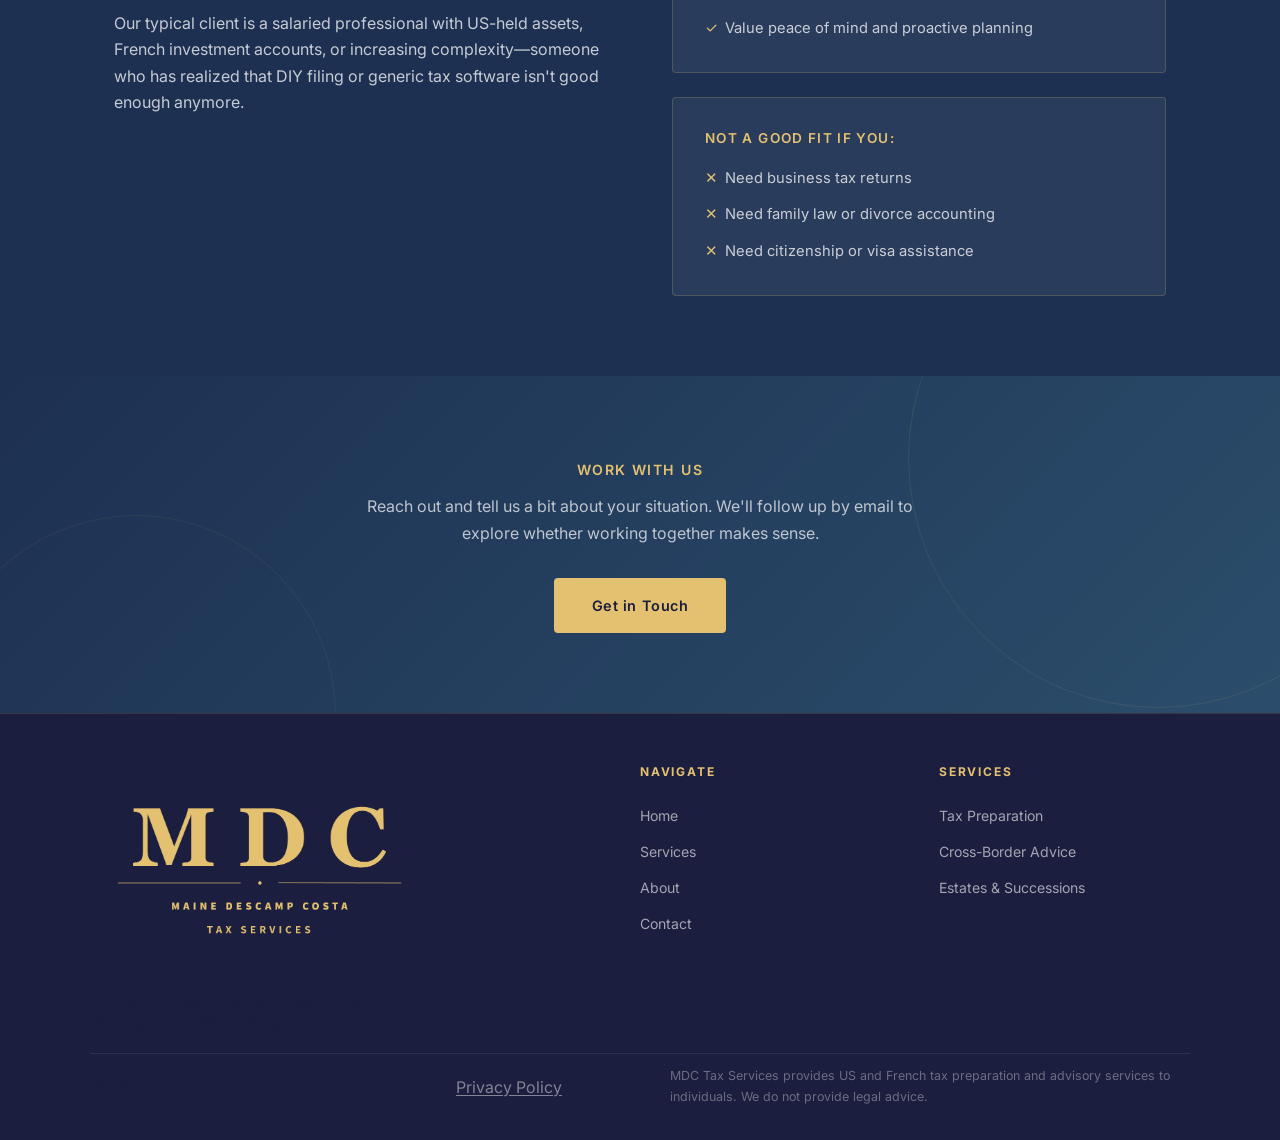
==== commit 3ddda168: "content updates from Susan and style improvements" ====
--- a/about.html
+++ b/about.html
@@ -9,12 +9,13 @@
   <link rel="preconnect" href="https://fonts.gstatic.com" crossorigin />
   <link href="https://fonts.googleapis.com/css2?family=Cormorant+Garamond:ital,wght@0,400;0,600;1,400&family=Inter:wght@400;500;600&display=swap" rel="stylesheet" />
   <link rel="stylesheet" href="css/style.css" />
+  <link rel="icon" type="image/png" href="assets/images/favicon.png" />
 </head>
 <body>
 
   <!-- ── Navigation ─────────────────────────────────────────── -->
   <nav class="site-nav" aria-label="Main navigation">
-    <a href="index.html" class="nav__logo">MDC <span>Tax</span> Services</a>
+    <a href="/" class="nav__logo">MDC</a>
     <ul class="nav__links" id="navLinks" role="list">
       <li><a href="index.html">Home</a></li>
       <li><a href="services.html">Services</a></li>
@@ -100,6 +101,29 @@
         </div>
         <div class="team-grid">
 
+          <!-- Susan -->
+          <div class="team-card">
+            <div class="team-card__photo">
+              <div class="team-card__photo-placeholder">S</div>
+            </div>
+            <div class="team-card__body">
+              <h3 class="team-card__name">Susan</h3>
+              <p class="team-card__title">CPA &amp; Cross-Border Tax Strategist</p>
+              <p class="team-card__bio">
+                Susan is a Certified Public Accountant with a Master's degree in Taxation from the University of Florida and over 15 years of experience in cross-border tax planning. She leads the firm's advisory and estate work, bringing a strategic perspective to complex multi-jurisdictional scenarios.
+              </p>
+              <p class="team-card__bio" style="margin-top:0.85rem;">
+                From advising on the tax implications of French investment accounts to navigating cross-border inheritances, Susan's focus is on the big picture—making sure every financial decision is made with full knowledge of its consequences.
+              </p>
+              <ul class="team-card__credentials">
+                <li>Certified Public Accountant (CPA)</li>
+                <li>Master's in Taxation, University of Florida</li>
+                <li>15+ years of cross-border tax experience</li>
+                <li>Specialist: estate planning, investment advisory, tax strategy</li>
+              </ul>
+            </div>
+          </div>
+
           <!-- Ian -->
           <div class="team-card">
             <div class="team-card__photo">
@@ -119,29 +143,6 @@
                 <li>13 years of experience working in France</li>
                 <li>Specialist: FBAR, Streamlined Filing, expat compliance</li>
                 <li>Ongoing annual filing management</li>
-              </ul>
-            </div>
-          </div>
-
-          <!-- Susan -->
-          <div class="team-card">
-            <div class="team-card__photo">
-              <div class="team-card__photo-placeholder">S</div>
-            </div>
-            <div class="team-card__body">
-              <h3 class="team-card__name">Susan</h3>
-              <p class="team-card__title">CPA &amp; Cross-Border Tax Strategist</p>
-              <p class="team-card__bio">
-                Susan is a Certified Public Accountant with a Master's degree in Taxation from the University of Florida and over 15 years of experience in cross-border tax planning. She leads the firm's advisory and estate work, bringing a strategic perspective to complex multi-jurisdictional scenarios.
-              </p>
-              <p class="team-card__bio" style="margin-top:0.85rem;">
-                From advising on the tax implications of French investment accounts to navigating cross-border inheritances, Susan's focus is on the big picture—making sure every financial decision is made with full knowledge of its consequences.
-              </p>
-              <ul class="team-card__credentials">
-                <li>Certified Public Accountant (CPA)</li>
-                <li>Master's in Taxation, University of Florida</li>
-                <li>15+ years of cross-border tax experience</li>
-                <li>Specialist: estate planning, investment advisory, tax strategy</li>
               </ul>
             </div>
           </div>
@@ -172,12 +173,12 @@
                 <li style="font-size:0.92rem; color:rgba(255,255,255,0.75); padding-left:1.25rem; position:relative; list-style:none;"><span style="position:absolute;left:0;color:var(--gold);">✓</span> Value peace of mind and proactive planning</li>
               </ul>
             </div>
-            <div style="background:rgba(255,255,255,0.04); border:1px solid rgba(255,255,255,0.08); border-radius:4px; padding:2rem;">
-              <h4 style="font-family:var(--font-body); font-size:0.85rem; font-weight:600; letter-spacing:0.1em; text-transform:uppercase; color:rgba(255,255,255,0.4); margin-bottom:1.25rem;">Not a Good Fit If You:</h4>
+            <div style="background:rgba(255,255,255,0.06); border:1px solid rgba(227,193,112,0.2); border-radius:4px; padding:2rem;">
+              <h4 style="font-family:var(--font-body); font-size:0.85rem; font-weight:600; letter-spacing:0.1em; text-transform:uppercase; color:var(--gold); margin-bottom:1.25rem;">Not a Good Fit If You:</h4>
               <ul style="display:flex; flex-direction:column; gap:0.75rem;">
-                <li style="font-size:0.92rem; color:rgba(255,255,255,0.45); padding-left:1.25rem; position:relative; list-style:none;"><span style="position:absolute;left:0;color:rgba(255,255,255,0.25);">✕</span> Need business tax returns</li>
-                <li style="font-size:0.92rem; color:rgba(255,255,255,0.45); padding-left:1.25rem; position:relative; list-style:none;"><span style="position:absolute;left:0;color:rgba(255,255,255,0.25);">✕</span> Need family law or divorce accounting</li>
-                <li style="font-size:0.92rem; color:rgba(255,255,255,0.45); padding-left:1.25rem; position:relative; list-style:none;"><span style="position:absolute;left:0;color:rgba(255,255,255,0.25);">✕</span> Need citizenship or visa assistance</li>
+                <li style="font-size:0.92rem; color:rgba(255,255,255,0.75); padding-left:1.25rem; position:relative; list-style:none;"><span style="position:absolute;left:0;color:var(--gold);">✕</span> Need business tax returns</li>
+                <li style="font-size:0.92rem; color:rgba(255,255,255,0.75); padding-left:1.25rem; position:relative; list-style:none;"><span style="position:absolute;left:0;color:var(--gold);">✕</span> Need family law or divorce accounting</li>
+                <li style="font-size:0.92rem; color:rgba(255,255,255,0.75); padding-left:1.25rem; position:relative; list-style:none;"><span style="position:absolute;left:0;color:var(--gold);">✕</span> Need citizenship or visa assistance</li>
               </ul>
             </div>
           </div>
@@ -189,7 +190,6 @@
     <section class="cta-banner" aria-labelledby="about-cta-heading">
       <div class="container">
         <span class="section__label">Work With Us</span>
-        <h2 id="about-cta-heading">Think we might be the right fit?</h2>
         <p>Reach out and tell us a bit about your situation. We'll follow up by email to explore whether working together makes sense.</p>
         <a href="contact.html" class="btn btn--primary">Get in Touch</a>
       </div>
@@ -201,7 +201,7 @@
   <footer class="site-footer" aria-label="Site footer">
     <div class="footer__inner">
       <div>
-        <p class="footer__brand-name">MDC <span>Tax</span> Services</p>
+        <img src="assets/images/mdc-logo-transparent.png" alt="MDC Tax Services" class="footer__logo" />
         <p class="footer__tagline">US–France cross-border tax preparation and planning for US citizens living in France.</p>
       </div>
       <div>
@@ -229,5 +229,17 @@
   </footer>
 
   <script src="js/main.js"></script>
+  <script src="https://identity.netlify.com/v1/netlify-identity-widget.js"></script>
+  <script>
+    if (window.netlifyIdentity) {
+      window.netlifyIdentity.on("init", function(user) {
+        if (!user) {
+          window.netlifyIdentity.on("login", function() {
+            document.location.href = "/admin/";
+          });
+        }
+      });
+    }
+  </script>
 </body>
 </html>
--- a/css/style.css
+++ b/css/style.css
@@ -163,7 +163,7 @@
 .btn--primary {
   background: var(--gold);
   color: var(--navy-deep);
-  border-color: var(--gold);
+  border-color: transparent;
 }
 
 .btn--primary:hover {
@@ -216,8 +216,8 @@
   right: 0;
   z-index: 100;
   background: var(--navy-deep);
-  padding: 0 1.5rem;
-  height: 70px;
+  padding: 0 3rem;
+  height: 90px;
   display: flex;
   align-items: center;
   justify-content: space-between;
@@ -226,16 +226,14 @@
 }
 
 .nav__logo {
-  font-family: var(--font-heading);
-  font-size: 1.4rem;
-  font-weight: 600;
-  color: var(--white);
-  letter-spacing: 0.02em;
-}
-
-.nav__logo span {
-  color: var(--gold);
-}
+  font-family: Georgia, serif;
+  font-weight: bold;
+  color: #E3C170;
+  font-size: 28px;
+  letter-spacing: 0.15em;
+  text-decoration: none;
+}
+
 
 .nav__links {
   display: flex;
@@ -278,6 +276,16 @@
 .nav__cta {
   padding: 0.5rem 1.4rem;
   font-size: 0.82rem;
+  background: #1D3052;
+  color: #E3C170;
+  border-color: #E3C170;
+}
+
+.nav__cta:hover {
+  background: #E3C170;
+  color: #1D3052;
+  border-color: #E3C170;
+  transform: translateY(-1px);
 }
 
 .nav__hamburger {
@@ -308,7 +316,7 @@
   background: linear-gradient(150deg, var(--navy-deep) 0%, var(--navy-dark) 55%, var(--navy-mid) 100%);
   display: flex;
   align-items: center;
-  padding: 100px 1.5rem 5rem;
+  padding: 120px 1.5rem 5rem;
   position: relative;
   overflow: hidden;
 }
@@ -875,6 +883,7 @@
   display: grid;
   grid-template-columns: 2fr 1fr 1fr;
   gap: 3rem;
+  align-items: start;
 }
 
 .footer__brand-name {
@@ -888,6 +897,13 @@
   color: var(--gold);
 }
 
+.footer__logo {
+  height: 13.5rem;
+  width: auto;
+  display: block;
+  margin-bottom: 0.75rem;
+}
+
 .footer__tagline {
   font-size: 0.85rem;
   line-height: 1.6;
@@ -921,8 +937,8 @@
 
 .footer__bottom {
   max-width: var(--max-width);
-  margin: 2.5rem auto 0;
-  padding-top: 1.5rem;
+  margin: 1.25rem auto 0;
+  padding-top: 0.75rem;
   border-top: 1px solid rgba(255,255,255,0.08);
   display: flex;
   justify-content: space-between;
@@ -1025,7 +1041,8 @@
 
 .not-offered-box li {
   font-size: 0.9rem;
-  color: var(--text-muted);
+  font-weight: 500;
+  color: var(--navy-dark);
   padding-left: 1.1rem;
   position: relative;
 }
@@ -1034,8 +1051,9 @@
   content: '✕';
   position: absolute;
   left: 0;
-  color: var(--slate);
-  font-size: 0.7rem;
+  color: var(--gold);
+  font-size: 0.85rem;
+  font-weight: 700;
 }
 
 /* ── About Page ────────────────────────────────────────────── */
@@ -1107,7 +1125,7 @@
 
   .hero {
     min-height: auto;
-    padding-top: 110px;
+    padding-top: 120px;
     padding-bottom: 4rem;
   }
 
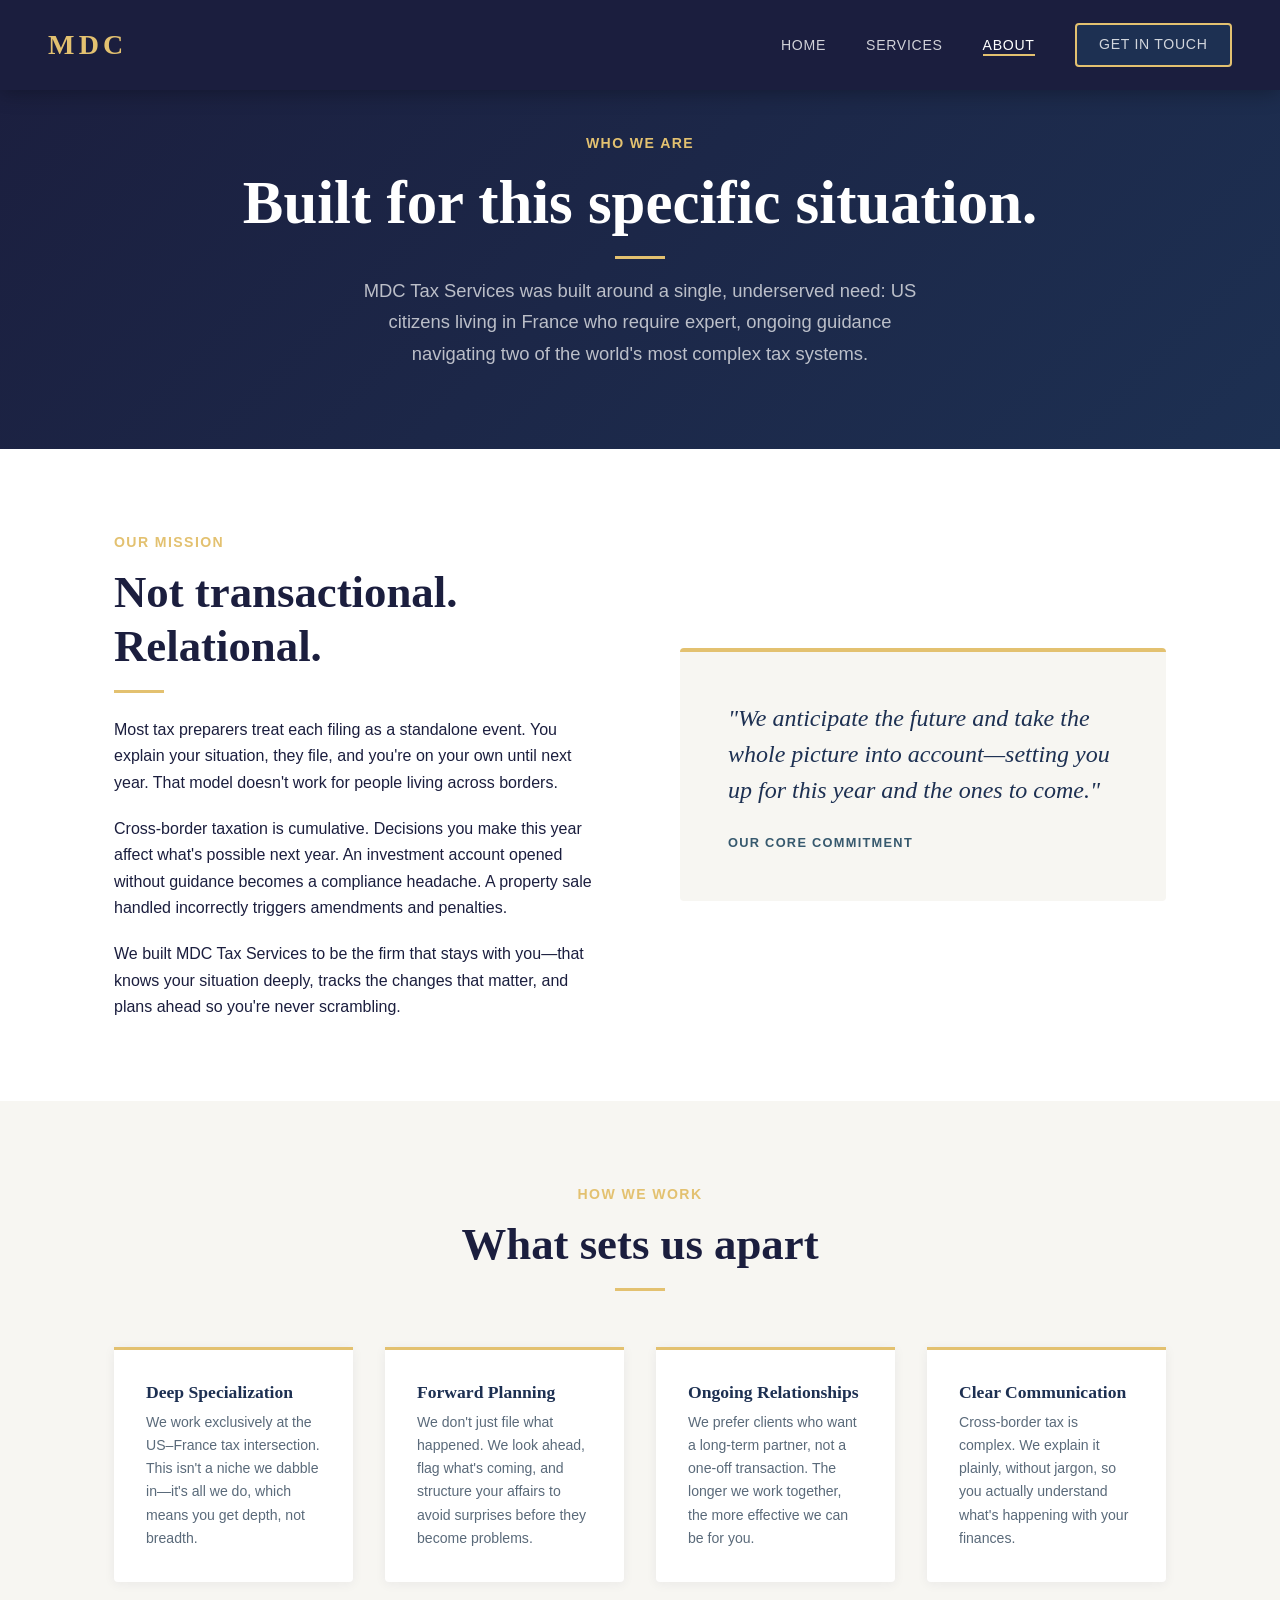
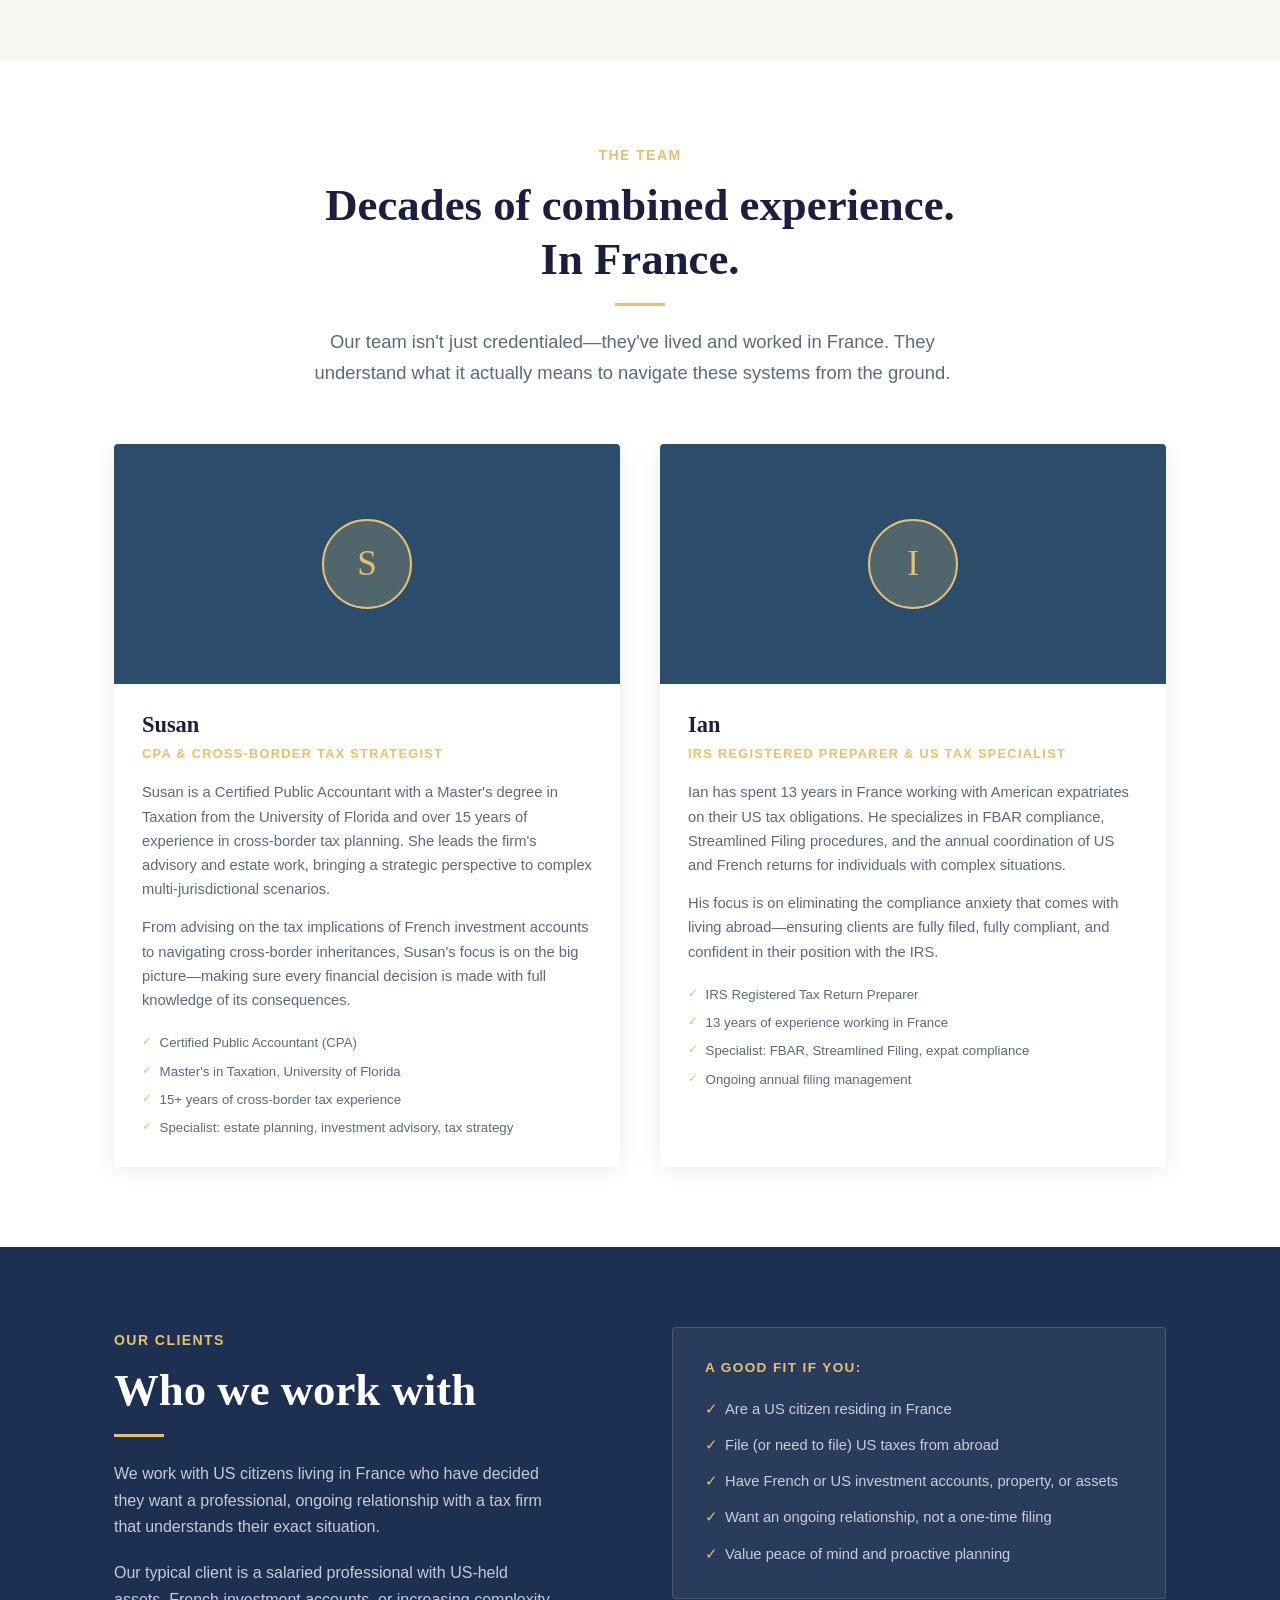
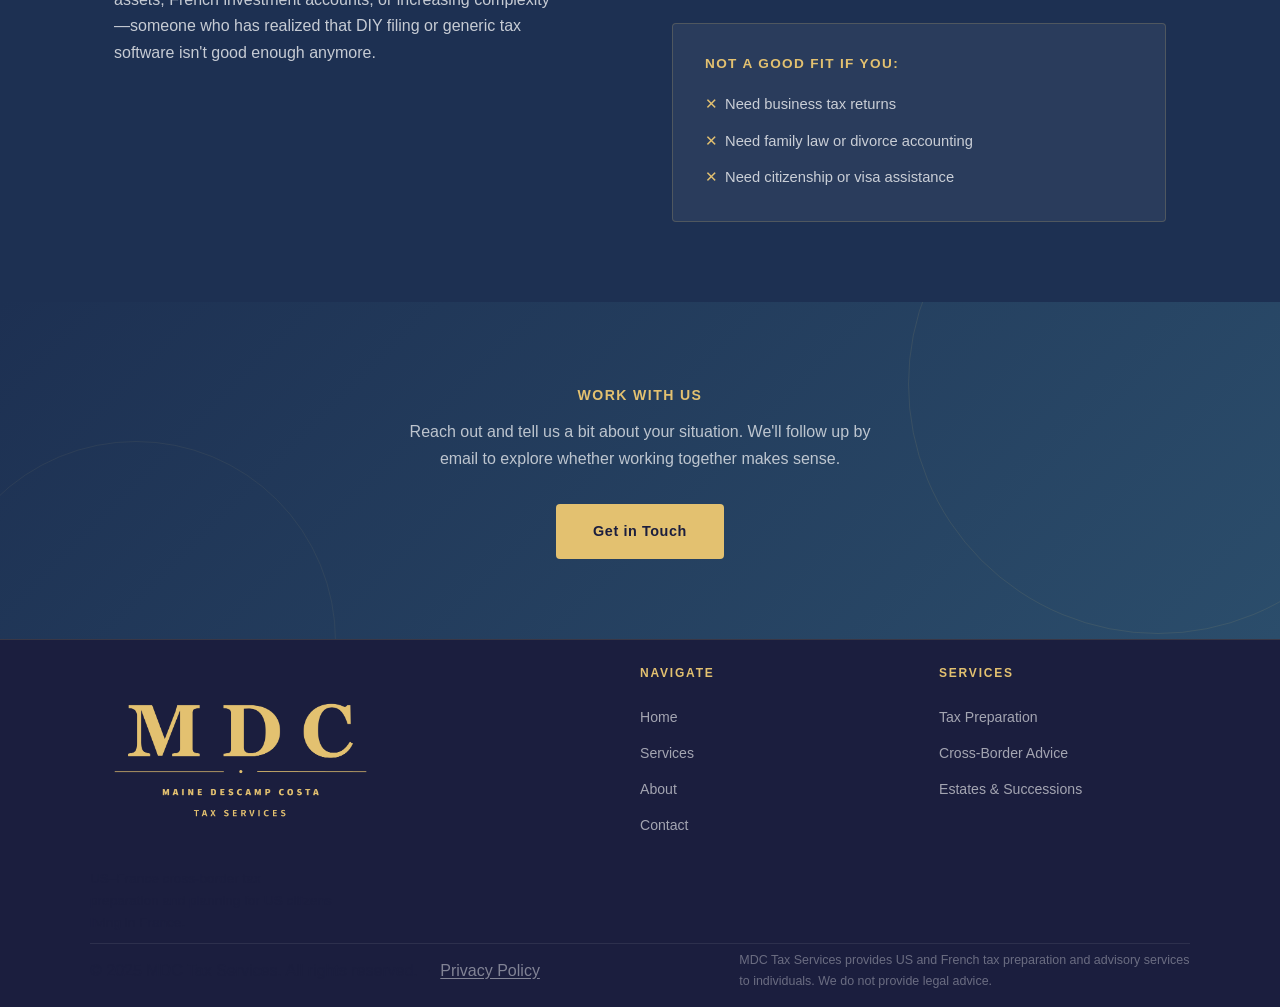
==== commit eb090905: "remvoed tracking, and externally loaded fonts, to be CNIL/GDPR compliant without pop-ups" ====
--- a/about.html
+++ b/about.html
@@ -5,9 +5,6 @@
   <meta name="viewport" content="width=device-width, initial-scale=1.0" />
   <meta name="description" content="About MDC Tax Services — meet Ian and Susan, our team of US and French tax specialists with decades of cross-border tax experience." />
   <title>About Us | MDC Tax Services</title>
-  <link rel="preconnect" href="https://fonts.googleapis.com" />
-  <link rel="preconnect" href="https://fonts.gstatic.com" crossorigin />
-  <link href="https://fonts.googleapis.com/css2?family=Cormorant+Garamond:ital,wght@0,400;0,600;1,400&family=Inter:wght@400;500;600&display=swap" rel="stylesheet" />
   <link rel="stylesheet" href="css/style.css" />
   <link rel="icon" type="image/png" href="assets/images/favicon.png" />
 </head>
@@ -229,17 +226,5 @@
   </footer>
 
   <script src="js/main.js"></script>
-  <script src="https://identity.netlify.com/v1/netlify-identity-widget.js"></script>
-  <script>
-    if (window.netlifyIdentity) {
-      window.netlifyIdentity.on("init", function(user) {
-        if (!user) {
-          window.netlifyIdentity.on("login", function() {
-            document.location.href = "/admin/";
-          });
-        }
-      });
-    }
-  </script>
 </body>
 </html>
--- a/css/style.css
+++ b/css/style.css
@@ -28,8 +28,8 @@
   --text-dark:  #1B1E3E;
   --text-muted: #5A6A7A;
 
-  --font-heading: 'Cormorant Garamond', 'Georgia', serif;
-  --font-body:    'Inter', 'Helvetica Neue', Arial, sans-serif;
+  --font-heading: Constantia, Cambria, Charter, 'Bitstream Charter', serif;
+  --font-body:    -apple-system, BlinkMacSystemFont, 'Segoe UI', 'Helvetica Neue', Arial, sans-serif;
 
   --max-width: 1100px;
   --section-pad: 5rem 1.5rem;
@@ -337,7 +337,7 @@
 
 .hero__eyebrow {
   display: inline-block;
-  font-size: 0.75rem;
+  font-size: 0.85rem;
   font-weight: 600;
   letter-spacing: 0.2em;
   text-transform: uppercase;
@@ -873,7 +873,7 @@
 .site-footer {
   background: var(--navy-deep);
   color: rgba(255,255,255,0.6);
-  padding: 3rem 1.5rem 2rem;
+  padding: 1.5rem 1.5rem 1rem;
   border-top: 1px solid rgba(227,193,112,0.15);
 }
 
@@ -898,7 +898,7 @@
 }
 
 .footer__logo {
-  height: 13.5rem;
+  height: 12rem;
   width: auto;
   display: block;
   margin-bottom: 0.75rem;
@@ -937,8 +937,8 @@
 
 .footer__bottom {
   max-width: var(--max-width);
-  margin: 1.25rem auto 0;
-  padding-top: 0.75rem;
+  margin: 0.625rem auto 0;
+  padding-top: 0.375rem;
   border-top: 1px solid rgba(255,255,255,0.08);
   display: flex;
   justify-content: space-between;
@@ -1094,11 +1094,15 @@
     --section-pad: 3.5rem 1.25rem;
   }
 
+  .site-nav {
+    height: 72px;
+  }
+
   .nav__links {
     display: none;
     flex-direction: column;
     position: fixed;
-    top: 70px;
+    top: 72px;
     left: 0;
     right: 0;
     background: var(--navy-deep);
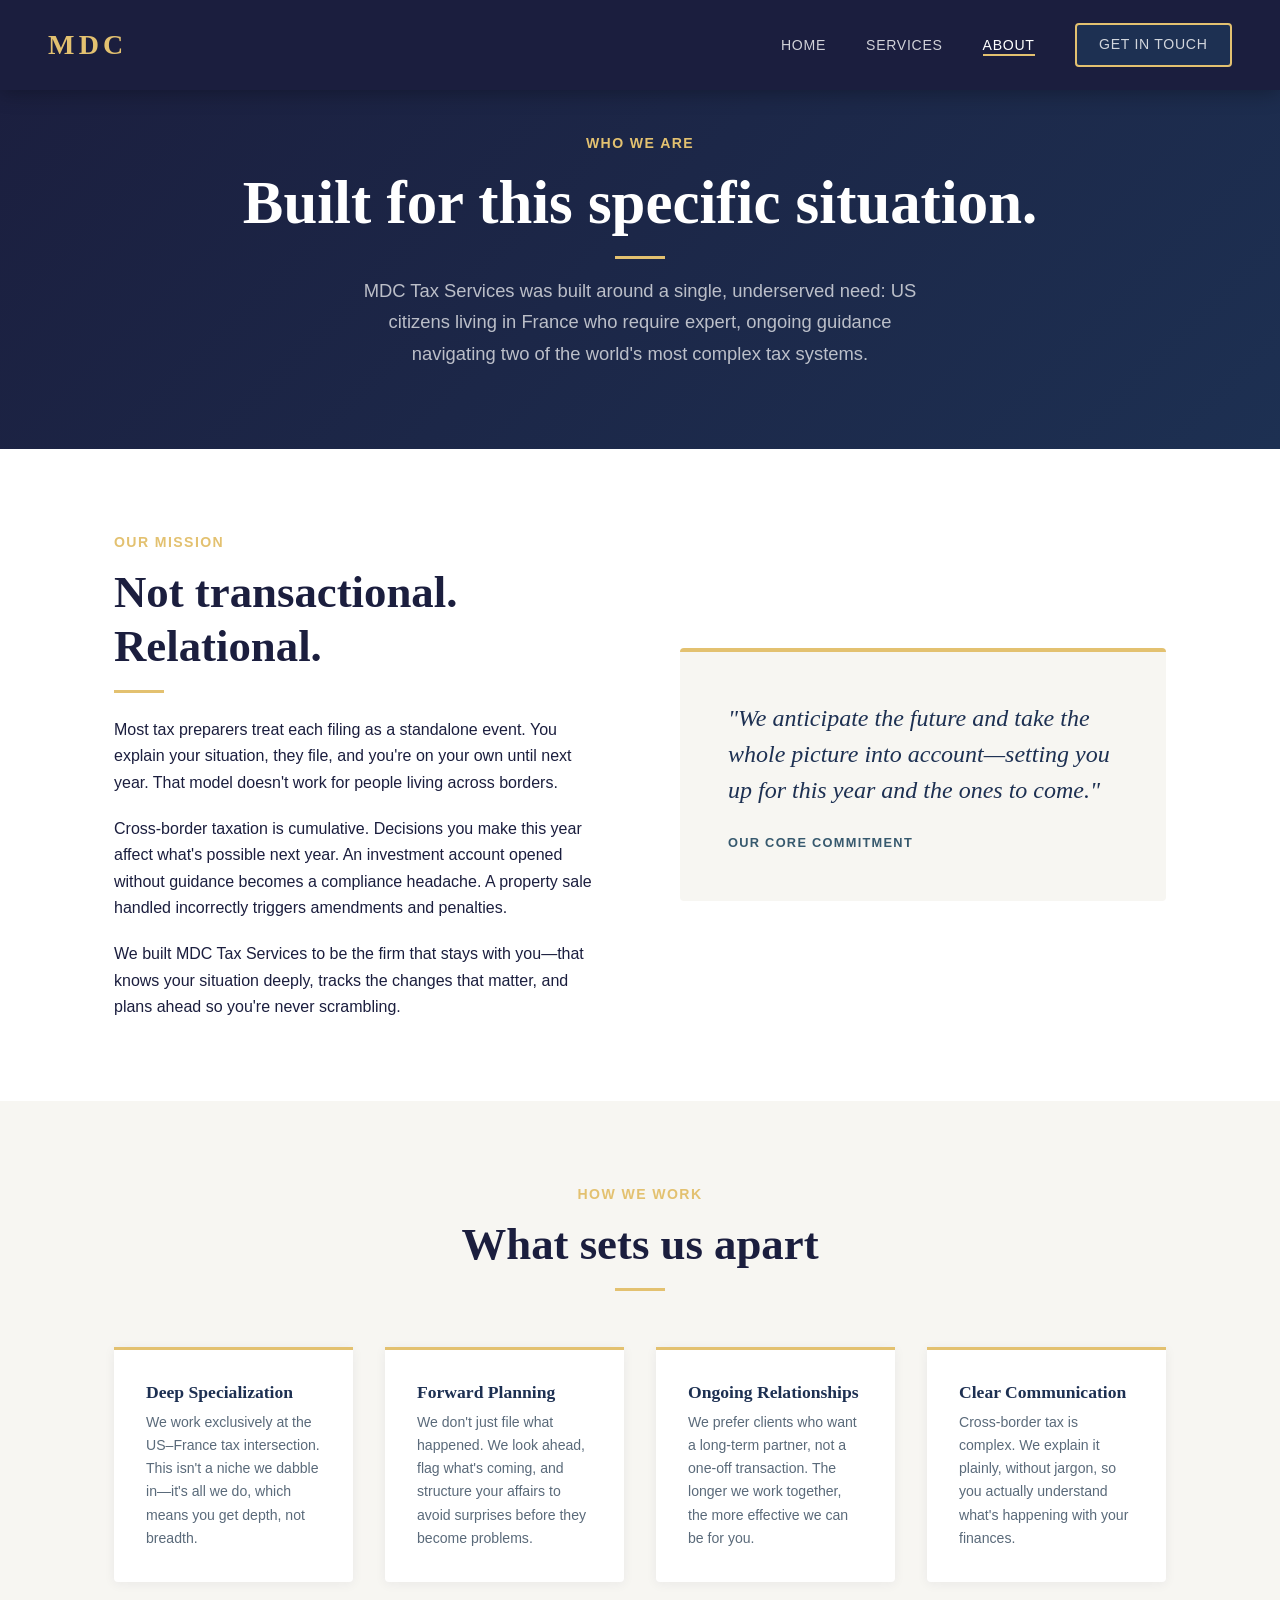
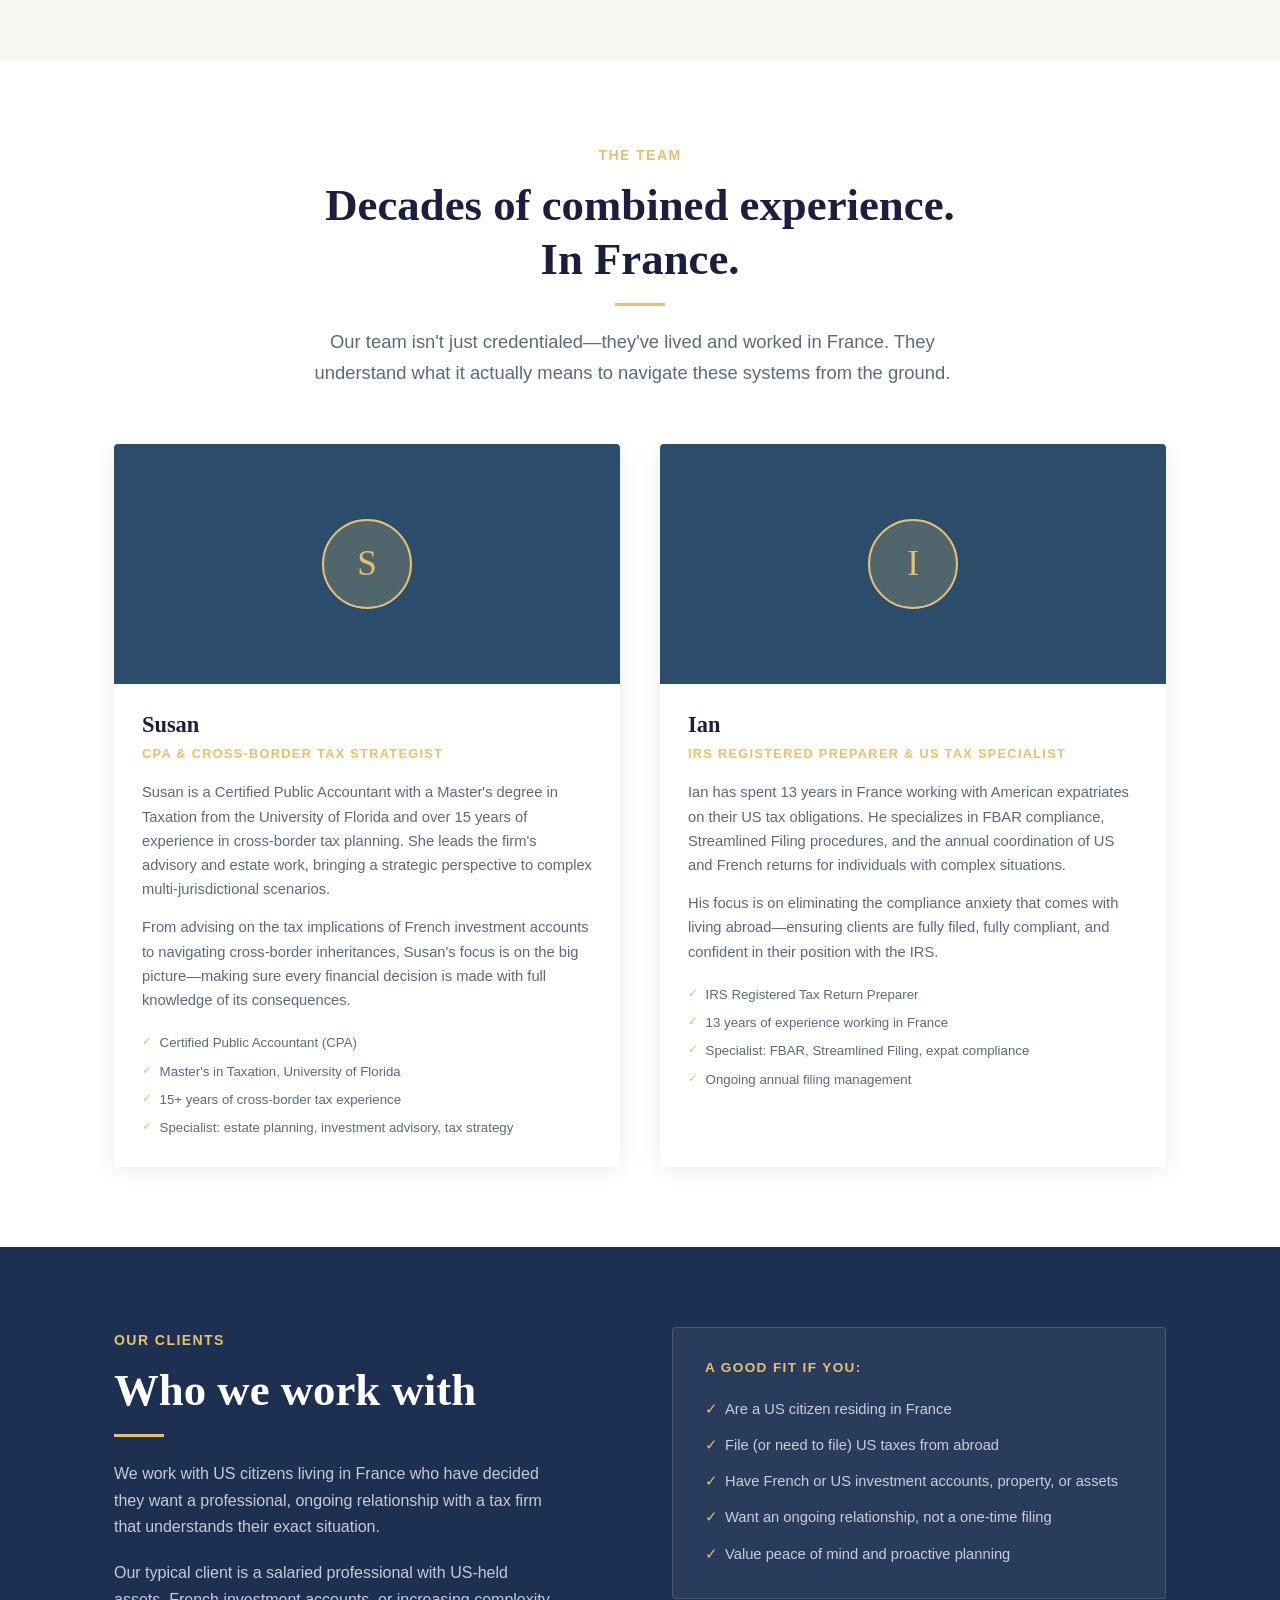
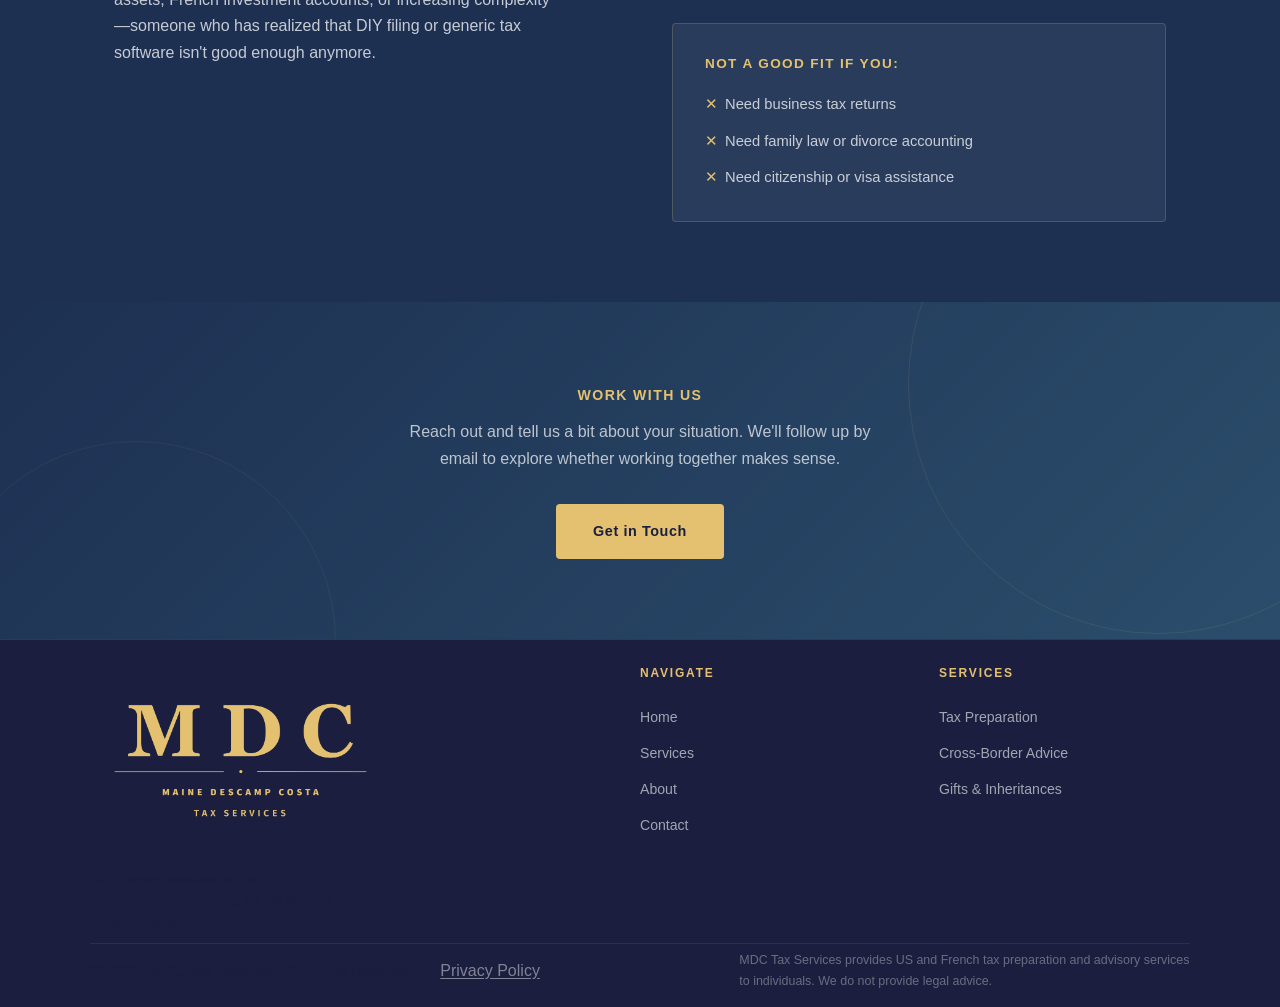
==== commit eb3d8ac1: "footer fix" ====
--- a/about.html
+++ b/about.html
@@ -39,7 +39,7 @@
     <!-- ── Our Story / Mission ────────────────────────────────── -->
     <section class="section" aria-labelledby="mission-heading">
       <div class="container">
-        <div style="display:grid; grid-template-columns:1fr 1fr; gap:5rem; align-items:center;">
+        <div class="about-mission-grid">
           <div>
             <span class="section__label">Our Mission</span>
             <h2 id="mission-heading">Not transactional.<br />Relational.</h2>
@@ -48,7 +48,7 @@
             <p style="margin-bottom:1.25rem;">Cross-border taxation is cumulative. Decisions you make this year affect what's possible next year. An investment account opened without guidance becomes a compliance headache. A property sale handled incorrectly triggers amendments and penalties.</p>
             <p>We built MDC Tax Services to be the firm that stays with you—that knows your situation deeply, tracks the changes that matter, and plans ahead so you're never scrambling.</p>
           </div>
-          <div style="background:var(--off-white); border-radius:4px; padding:3rem; border-top:4px solid var(--gold);">
+          <div class="about-quote-card">
             <p style="font-family:'Cormorant Garamond', serif; font-size:1.5rem; font-style:italic; line-height:1.5; color:var(--navy-dark); margin-bottom:1.5rem;">
               "We anticipate the future and take the whole picture into account—setting you up for this year and the ones to come."
             </p>
@@ -151,7 +151,7 @@
     <!-- ── Who We Serve ────────────────────────────────────────── -->
     <section class="section section--navy" aria-labelledby="who-heading">
       <div class="container">
-        <div style="display:grid; grid-template-columns:1fr 1fr; gap:4rem; align-items:start;">
+        <div class="about-clients-grid">
           <div>
             <span class="section__label">Our Clients</span>
             <h2 id="who-heading" style="color:var(--white); margin-bottom:0.75rem;">Who we work with</h2>
@@ -215,7 +215,7 @@
         <ul class="footer__links">
           <li><a href="services.html#tax-prep">Tax Preparation</a></li>
           <li><a href="services.html#advice">Cross-Border Advice</a></li>
-          <li><a href="services.html#estates">Estates &amp; Successions</a></li>
+          <li><a href="services.html#estates">Gifts &amp; Inheritances</a></li>
         </ul>
       </div>
     </div>
--- a/css/style.css
+++ b/css/style.css
@@ -728,8 +728,31 @@
   box-shadow: 0 8px 40px rgba(27,30,62,0.12);
 }
 
+.contact-layout {
+  display: grid;
+  grid-template-columns: minmax(0, 1.6fr) minmax(0, 1fr);
+  grid-template-areas: "form context";
+  gap: 5rem;
+  align-items: start;
+  max-width: 1000px;
+  margin: 0 auto;
+}
+
+.contact-layout > * {
+  min-width: 0;
+}
+
+.contact-layout > :first-child {
+  grid-area: context;
+}
+
+.contact-layout > :nth-child(2) {
+  grid-area: form;
+}
+
 .form-group {
   margin-bottom: 1.5rem;
+  min-width: 0;
 }
 
 .form-row {
@@ -752,6 +775,7 @@
 input[type="email"],
 select,
 textarea {
+  min-width: 0;
   width: 100%;
   padding: 0.85rem 1rem;
   font-family: var(--font-body);
@@ -1057,6 +1081,34 @@
 }
 
 /* ── About Page ────────────────────────────────────────────── */
+.about-mission-grid,
+.about-clients-grid {
+  display: grid;
+  grid-template-columns: minmax(0, 1fr) minmax(0, 1fr);
+  align-items: center;
+}
+
+.about-mission-grid {
+  gap: 5rem;
+}
+
+.about-clients-grid {
+  gap: 4rem;
+  align-items: start;
+}
+
+.about-mission-grid > *,
+.about-clients-grid > * {
+  min-width: 0;
+}
+
+.about-quote-card {
+  background: var(--off-white);
+  border-radius: 4px;
+  padding: 3rem;
+  border-top: 4px solid var(--gold);
+}
+
 .values-grid {
   display: grid;
   grid-template-columns: repeat(auto-fit, minmax(220px, 1fr));
@@ -1096,6 +1148,7 @@
 
   .site-nav {
     height: 72px;
+    padding: 0 1.25rem;
   }
 
   .nav__links {
@@ -1123,8 +1176,10 @@
     display: flex;
   }
 
-  .nav__cta {
-    display: none;
+  .nav__links .nav__cta {
+    display: inline-block;
+    width: 100%;
+    text-align: center;
   }
 
   .hero {
@@ -1138,6 +1193,12 @@
     gap: 2.5rem;
   }
 
+  .about-mission-grid,
+  .about-clients-grid {
+    grid-template-columns: 1fr;
+    gap: 2.5rem;
+  }
+
   .service-detail__grid {
     grid-template-columns: 1fr;
     gap: 1.5rem;
@@ -1157,7 +1218,17 @@
     grid-template-columns: 1fr;
   }
 
+  .contact-layout {
+    grid-template-columns: 1fr;
+    grid-template-areas:
+      "context"
+      "form";
+    gap: 2.5rem;
+  }
+
   .form-wrap {
+    width: 100%;
+    max-width: none;
     padding: 2rem 1.5rem;
   }
 
@@ -1168,6 +1239,31 @@
 }
 
 @media (max-width: 480px) {
+  :root {
+    --section-pad: 3rem 1rem;
+  }
+
+  .site-nav {
+    padding: 0 1rem;
+  }
+
+  .contact-section .container {
+    padding: 0;
+  }
+
+  .page-hero {
+    padding-left: 1rem;
+    padding-right: 1rem;
+  }
+
+  .form-wrap {
+    padding: 1.5rem 1rem;
+  }
+
+  .about-quote-card {
+    padding: 2rem 1.25rem;
+  }
+
   .services-grid {
     grid-template-columns: 1fr;
   }
